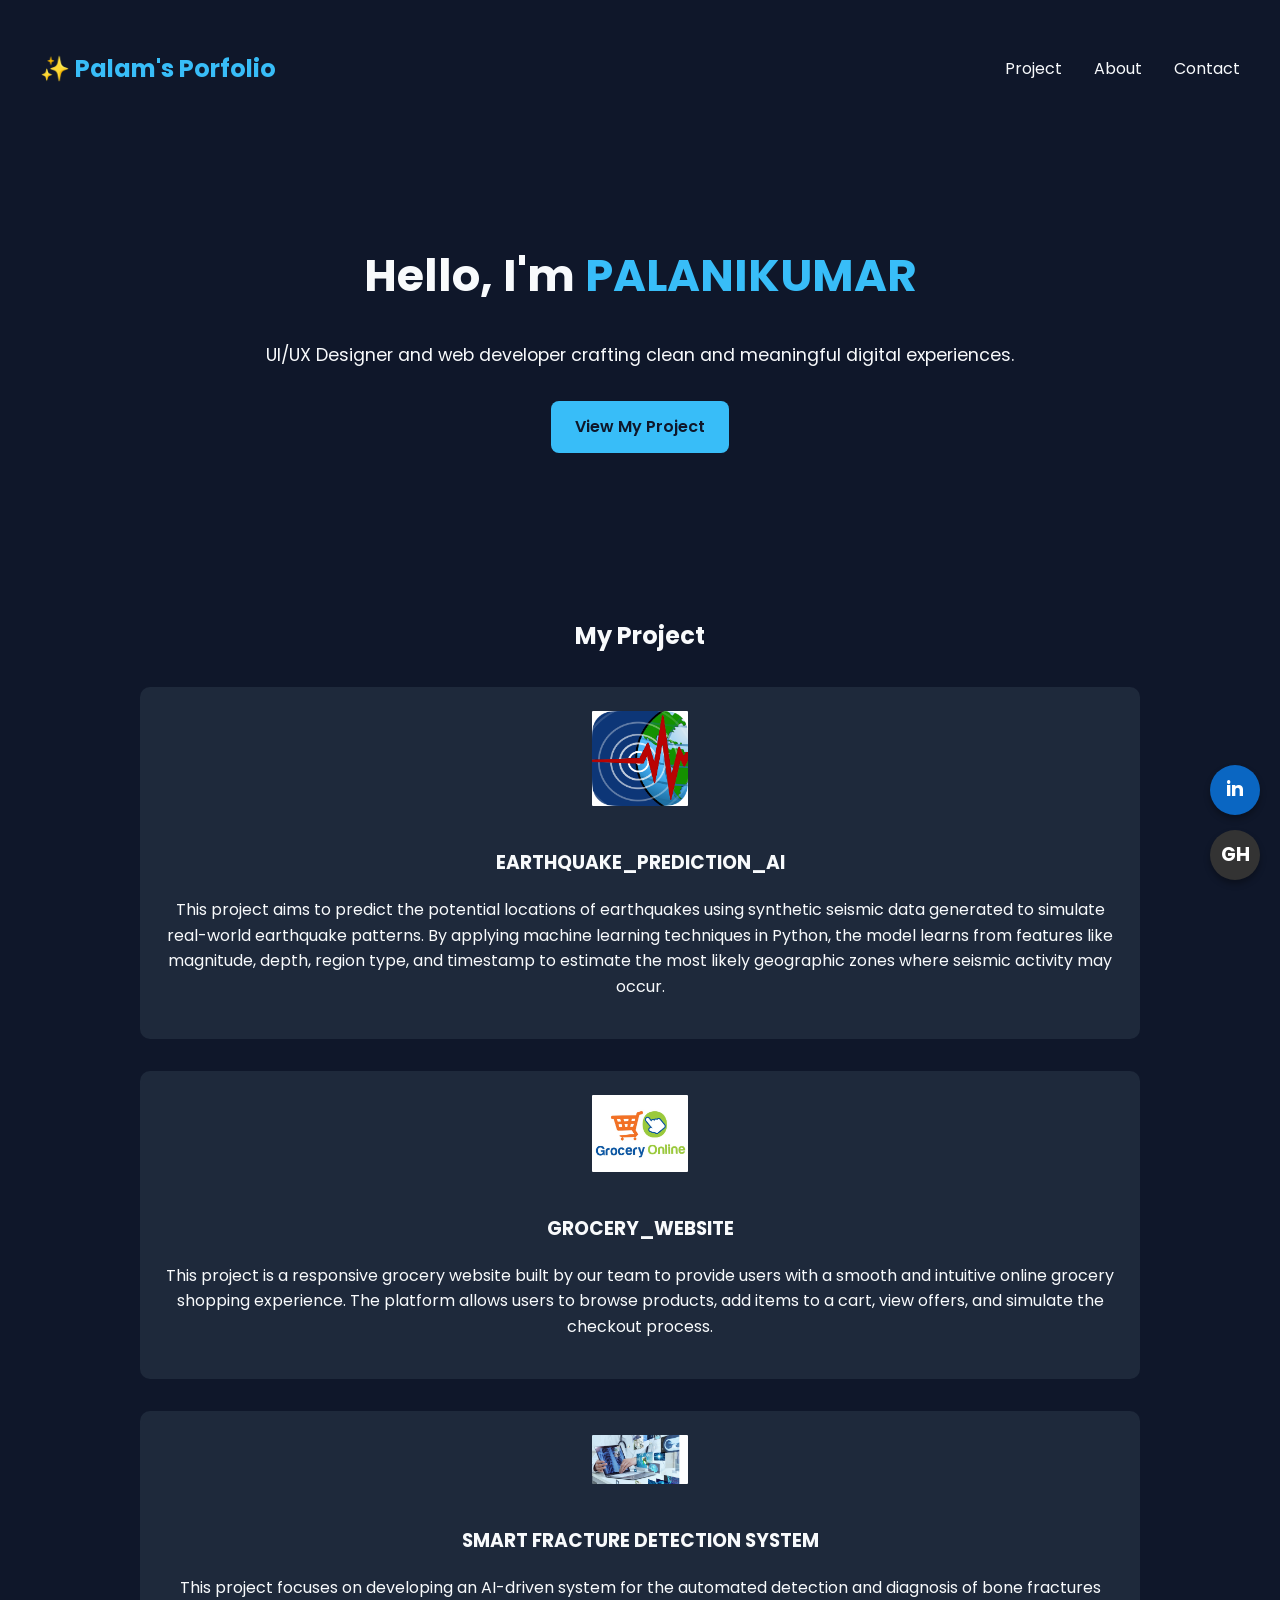
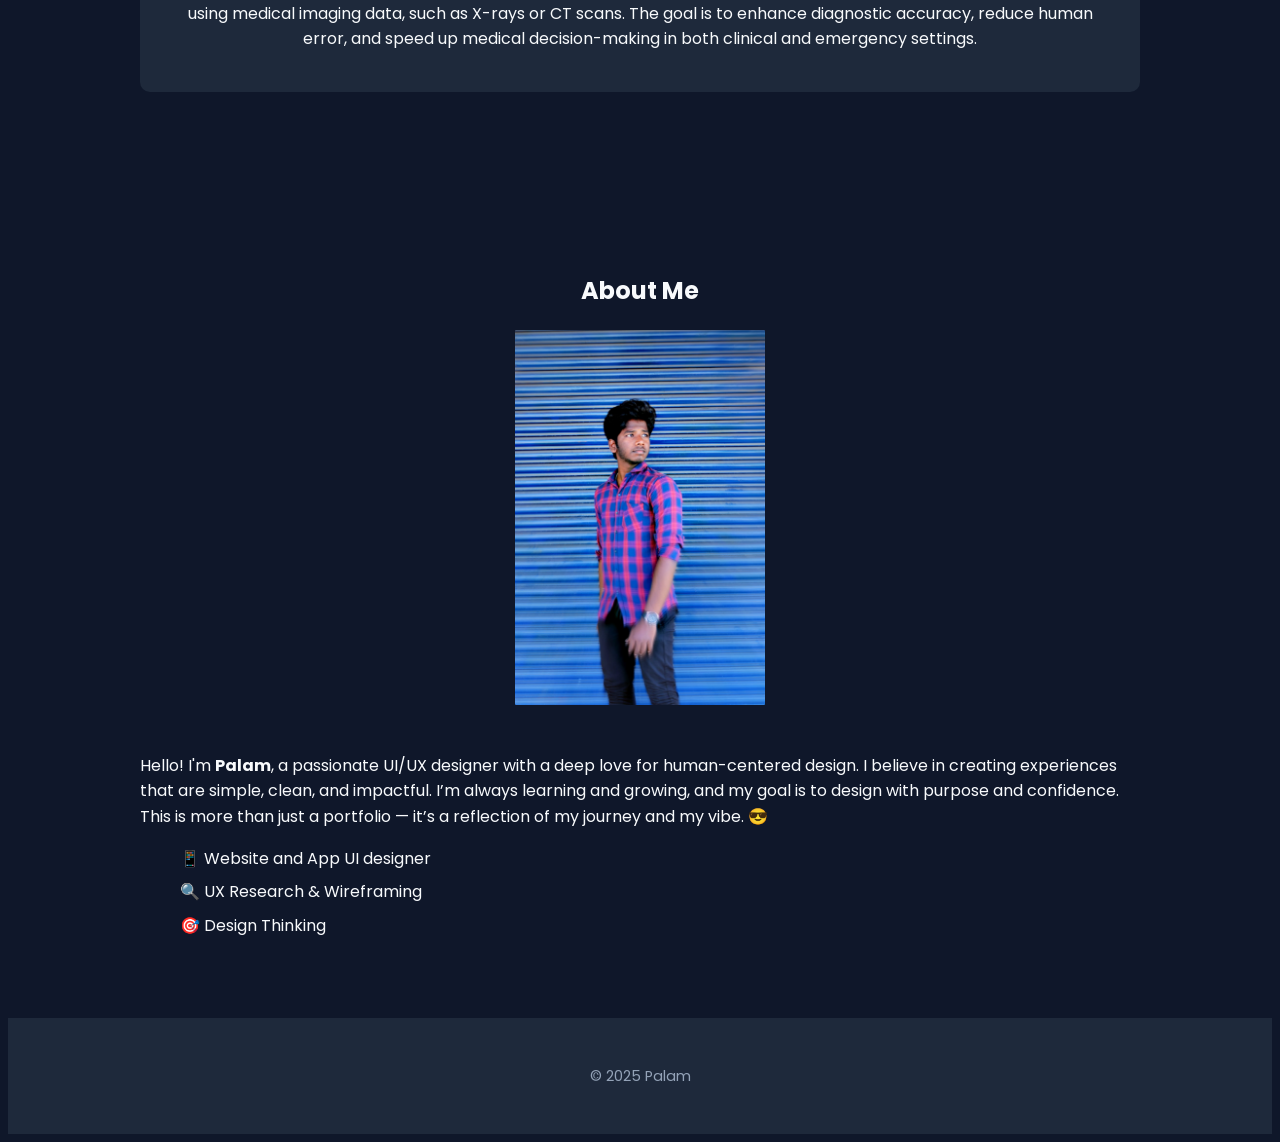
==== index.html @ 5e2e7d6d "Update index.html" ====
<!DOCTYPE html>
<html lang="en">
<head>
  <meta charset="UTF-8" />
  <meta name="viewport" content="width=device-width, initial-scale=1.0" />
  <title>Palam | UI/UX Designer</title>
  <link rel="stylesheet" href="style.css" />
  <link href="https://fonts.googleapis.com/css2?family=Poppins:wght@300;500;700&display=swap" rel="stylesheet">
</head>
<body>
<header>
    <nav>
     <div class="logo"> ✨ Palam's Porfolio</div>
      <ul>
        <li><a href="#Project">Project</a></li>
        <li><a href="#about">About</a></li>
        <li><a href="#contact">Contact</a></li>
      </ul>
    </nav>
    <div class="hero">
      <h1>Hello, I'm <span>PALANIKUMAR</span></h1>
      <p>UI/UX Designer and web developer crafting clean and meaningful digital experiences.</p>
 <a href="#Project" class="btn">View My Project</a>
    </div>
  </header>

  <section id="Project">
    <h2>My Project</h2>
    <div class="projects">
     <div class="project-card">
      <img src="assets/earth.png" alt="Project 1">
        <h3>EARTHQUAKE_PREDICTION_AI</h3>
        <p>This project aims to predict the potential locations of earthquakes using synthetic seismic data generated to simulate real-world earthquake patterns. By applying machine learning techniques in Python, the model learns from features like magnitude, depth, region type, and timestamp to estimate the most likely geographic zones where seismic activity may occur.</p>
      </div>
      <div class="project-card">
       <img src="assets/grocery.jpg" alt="Project 2">
        <h3>GROCERY_WEBSITE</h3>
        <p>This project is a responsive grocery website built by our team to provide users with a smooth and intuitive online grocery shopping experience. The platform allows users to browse products, add items to a cart, view offers, and simulate the checkout process.</p>
      </div>
      <div class="project-card">
        <img src="assets/GettyImages-1209787486.jpg" alt="Project 3">
        <h3>SMART FRACTURE DETECTION SYSTEM</h3>
        <p>This project focuses on developing an AI-driven system for the automated detection and diagnosis of bone fractures using medical imaging data, such as X-rays or CT scans. The goal is to enhance diagnostic accuracy, reduce human error, and speed up medical decision-making in both clinical and emergency settings.</p>
      </div>
    </div>
  </section>

  <section id="about">
    <h2>About Me</h2>
    <div class="about-content">
    <img src="assets/mine.jpeg" alt="Palam's Profile Photo">
      <div>
        <p>Hello! I'm <strong>Palam</strong>, a passionate UI/UX designer with a deep love for human-centered design. I believe in creating experiences that are simple, clean, and impactful. I’m always learning and growing, and my goal is to design with purpose and confidence. This is more than just a portfolio — it’s a reflection of my journey and my vibe. 😎</p>
        <ul>
         
          <li>📱 Website and App UI designer</li>
          <li>🔍 UX Research & Wireframing</li>
          <li>🎯 Design Thinking</li>
        </ul>
      </div>
    </div>
  </section>
  <!-- 🌐 Floating Buttons -->
  <div class="floating-buttons">
    <a href="https://www.linkedin.com/in/palani-kumar-m-31a9a8324?utm_source=share&utm_campaign=share_via&utm_content=profile&utm_medium=android_app" target="_blank" class="float-btn linkedin">in</a>
    <a href="https://github.com/vickypalani57" target="_blank" class="float-btn github">GH</a>
  </div>

  <footer>
    <p>© 2025 Palam</p>
  </footer>

  <script src="script.js"></script>
</body>
</html>
---- style.css ----
.about-content{
    margin: 0;
    padding: 0;
    box-sizing: border-box;
  }
  
  body {
    font-family: 'Poppins', sans-serif;
    background-color: #0f172a;
    color: #f8fafc;
    line-height: 1.6;
    scroll-behavior: smooth;
  }
  
  nav {
    display: flex;
    justify-content: space-between;
    align-items: center;
    padding: 2rem;
  }
  
  .logo {
    font-size: 1.5rem;
    color: #38bdf8;
    font-weight: 700;
  }
  
  nav ul {
    display: flex;
    list-style: none;
    gap: 2rem;
  }
  
  nav a {
    color: #f8fafc;
    text-decoration: none;
    transition: 0.3s;
  }
  
  nav a:hover {
    color: #38bdf8;
  }
  
  .hero {
    text-align: center;
    padding: 5rem 2rem;
  }
  
  .hero h1 {
    font-size: 2.8rem;
  }
  
  .hero span {
    color: #38bdf8;
  }
  
  .hero p {
    margin: 1rem 0;
   font-size: 1.1rem;
  }
  
  .btn {
    background-color: #38bdf8;
    color: #0f172a;
    padding: 0.8rem 1.5rem;
    border-radius: 8px;
    font-weight: 600;
    text-decoration: none;
    display: inline-block;
    margin-top: 1rem;
    transition: background-color 0.3s;
  }
  
  .btn:hover {
    background-color: #0ea5e9;
  }
  
  section {
    padding: 4rem 2rem;
    max-width: 1000px;
    margin: auto;
    text-align: center;
  }
  
  .project-card {
    background-color: #1e293b;
    padding: 1.5rem;
    border-radius: 10px;
    margin: 2rem 0;
  }
  
  .project-card img {
    width: 10%;
    border-radius: 1px;
    margin-bottom: 1rem;
  }
  
  .about-content {
    display: flex;
    flex-wrap: wrap;
    justify-content: center;
    gap: 2rem;
    align-items: center;
    text-align: left;
  }
  
  .about-content img {
    width: 250px;
    border-radius: 1px;
  }
  
  .about-content ul {
    list-style: none;
    margin-top: 1rem;
  }
  
  .about-content li {
    margin-bottom: 0.5rem;
  }
  
  /* Footer */
  footer {
    text-align: center;
    padding: 2rem;
    background-color: #1e293b;
    font-size: 0.9rem;
    color: #94a3b8;
  }
  
  /* 🌐 Floating Buttons */
  .floating-buttons {
    position: fixed;
    bottom: 20px;
    right: 20px;
    display: flex;
    flex-direction: column;
    gap: 15px;
    z-index: 1000;
  }
  
  .float-btn {
    width: 50px;
    height: 50px;
    background-color: #1e293b;
    color: white;
   font-weight: bold;
    border-radius: 50%;
    display: flex;
    align-items: center;
    justify-content: center;
    text-decoration: none;
    font-size: 1.2rem;
    box-shadow: 0 4px 6px rgba(0,0,0,0.3);
    transition: all 0.3s;
  }
  
  .float-btn:hover {
    background-color: #38bdf8;
    color: #0f172a;
  }
  
  .linkedin {
    background-color: #0a66c2;
  }
  
  .github {
    background-color: #333;
  }
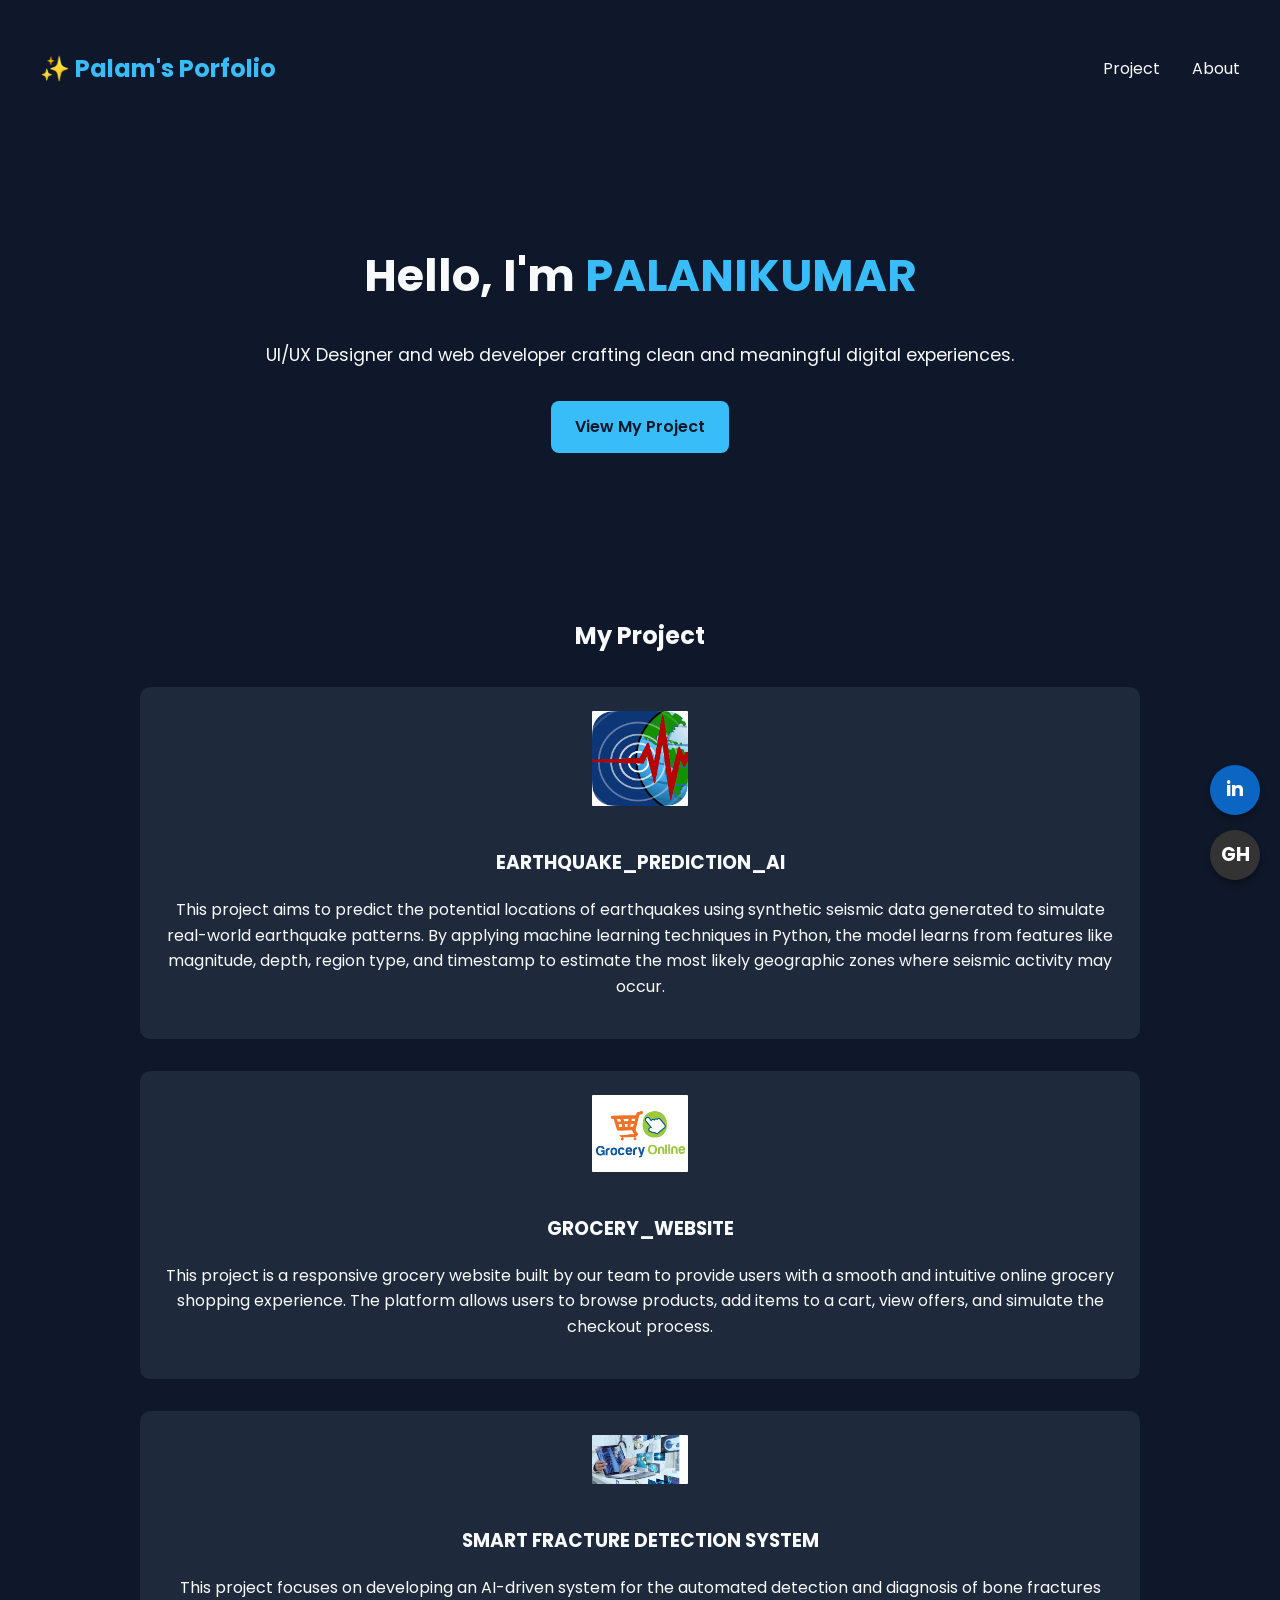
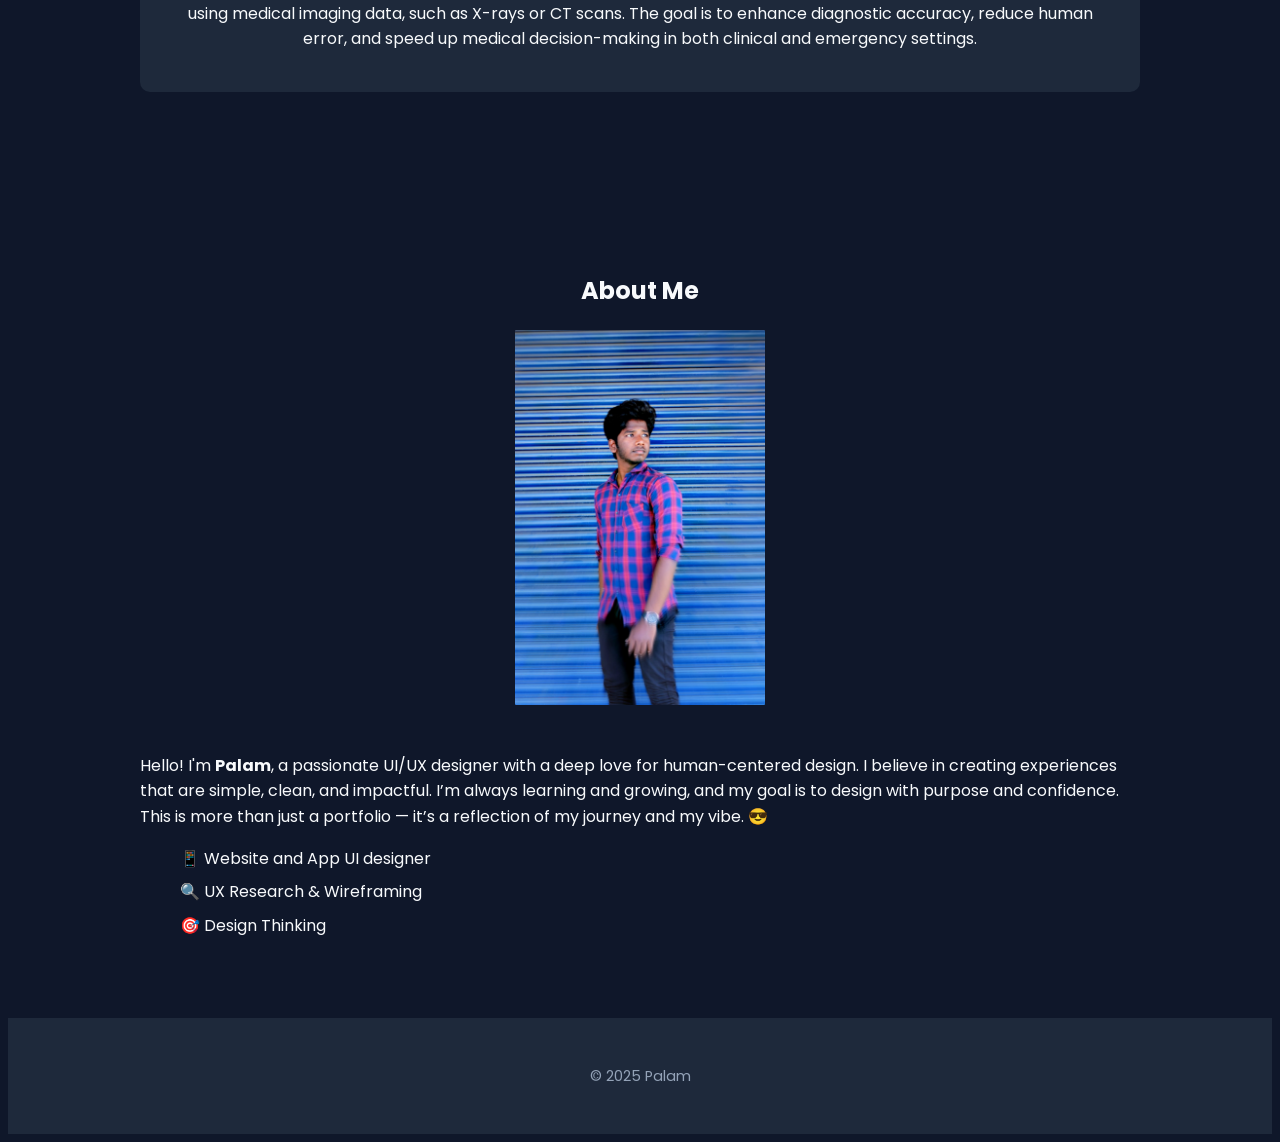
==== commit f3984180: "Update index.html" ====
--- a/index.html
+++ b/index.html
@@ -14,7 +14,6 @@
       <ul>
         <li><a href="#Project">Project</a></li>
         <li><a href="#about">About</a></li>
-        <li><a href="#contact">Contact</a></li>
       </ul>
     </nav>
     <div class="hero">
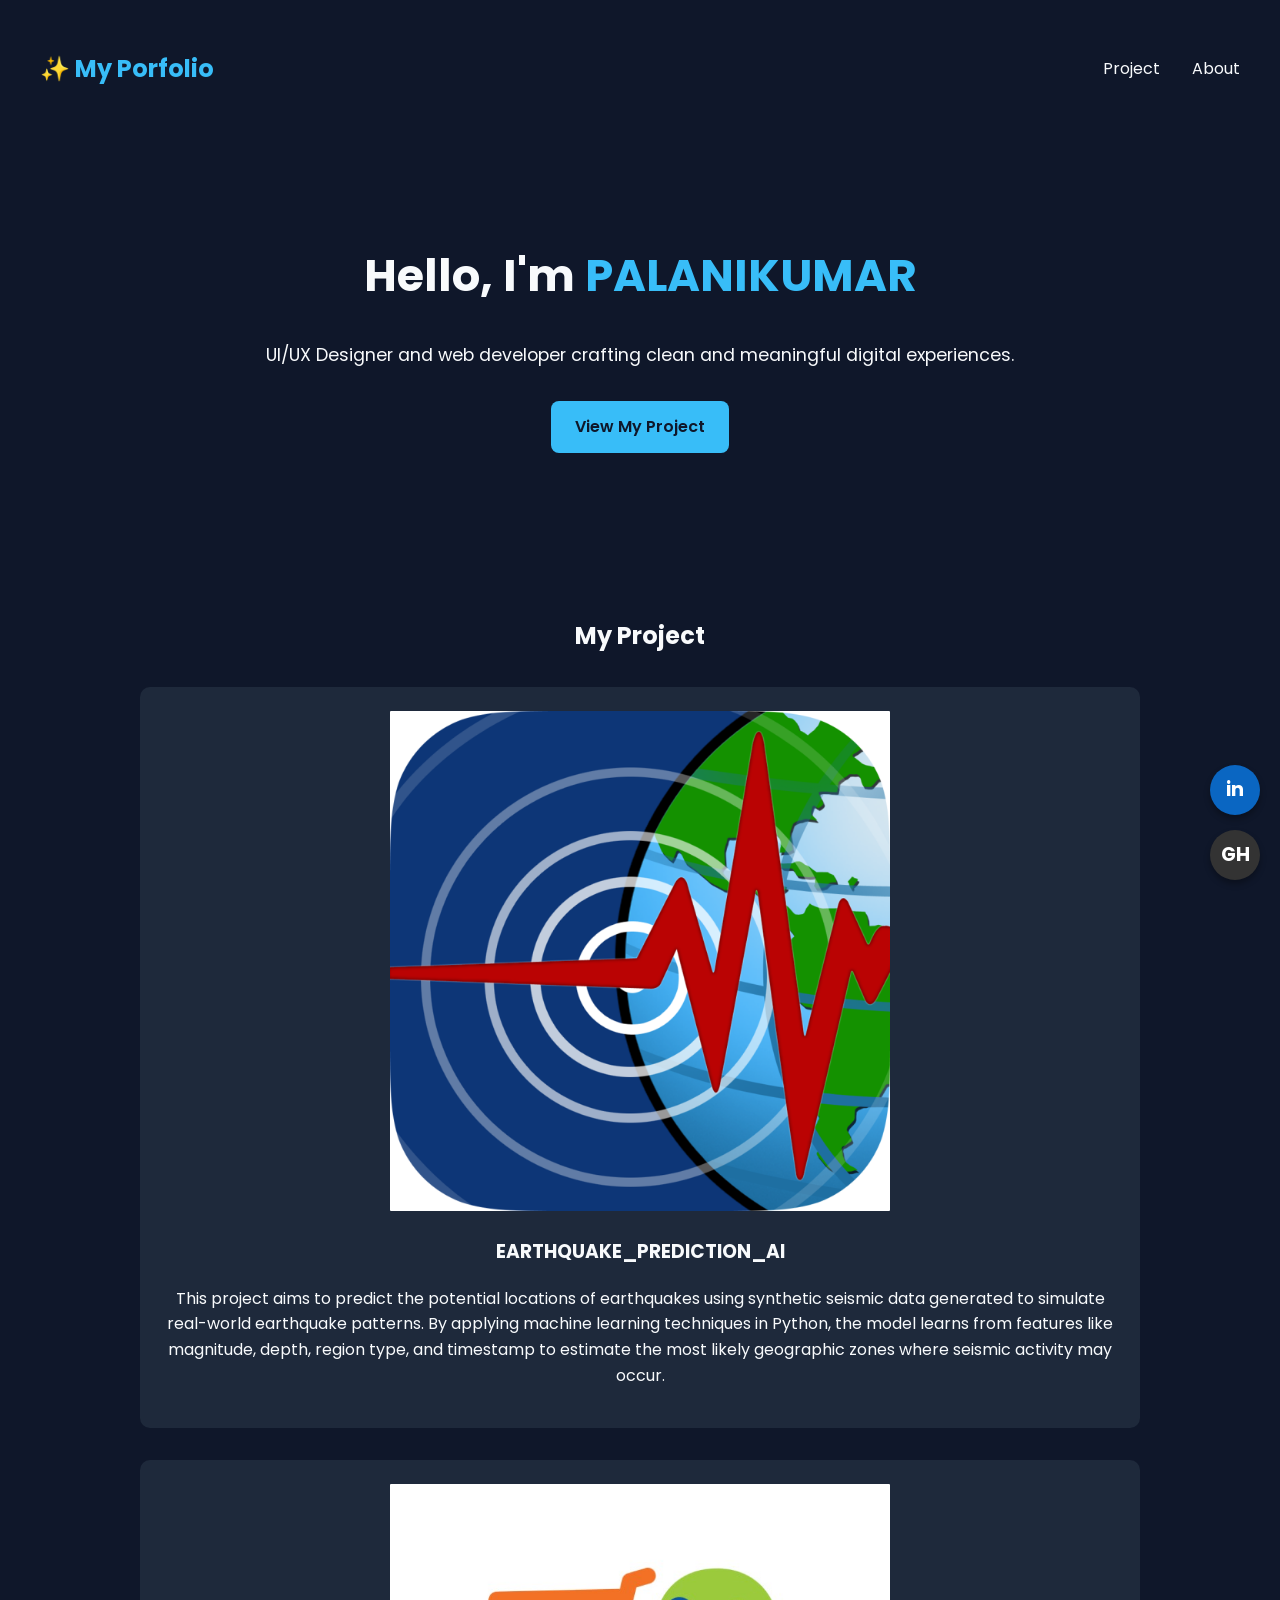
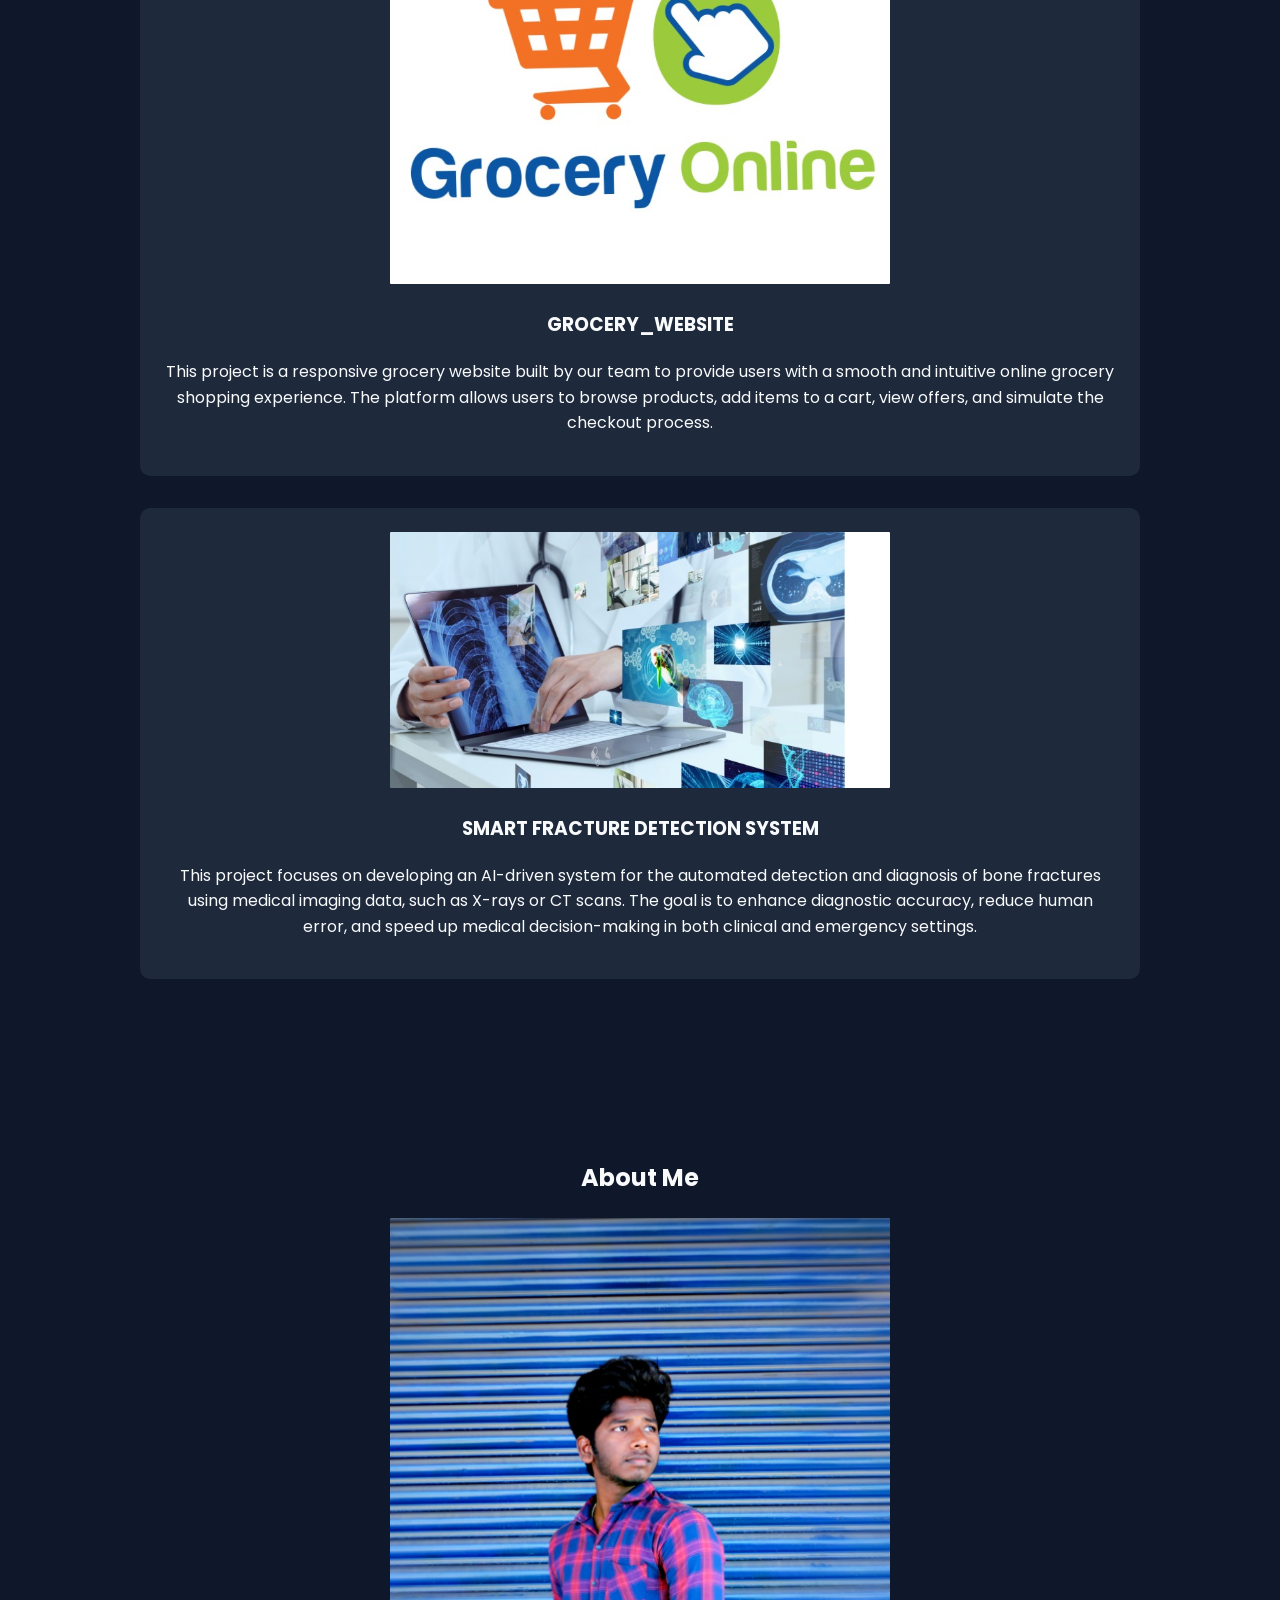
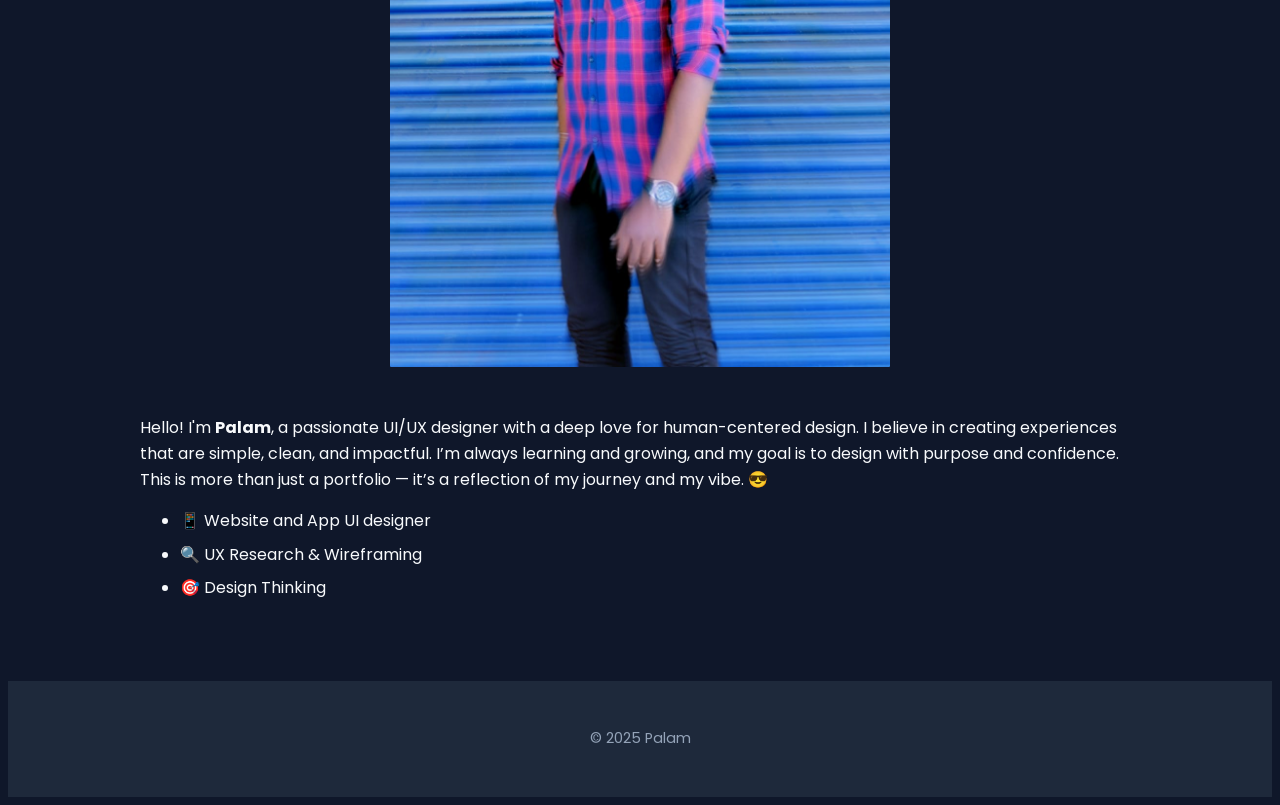
==== commit 457eb06f: "Update index.html" ====
--- a/index.html
+++ b/index.html
@@ -10,7 +10,7 @@
 <body>
 <header>
     <nav>
-     <div class="logo"> ✨ Palam's Porfolio</div>
+     <div class="logo"> ✨ My Porfolio</div>
       <ul>
         <li><a href="#Project">Project</a></li>
         <li><a href="#about">About</a></li>
--- a/style.css
+++ b/style.css
@@ -1,9 +1,11 @@
 .about-content{
-    margin: 0;
-    padding: 0;
-    box-sizing: border-box;
-  }
-  
+  display: flex;
+  flex-wrap: wrap;
+  justify-content: center;
+  gap: 2rem;
+  align-items: center;
+  text-align: left;
+}
   body {
     font-family: 'Poppins', sans-serif;
     background-color: #0f172a;
@@ -90,10 +92,9 @@
   }
   
   .project-card img {
-    width: 10%;
-    border-radius: 1px;
-    margin-bottom: 1rem;
-  }
+  width: 500px;
+  border-radius: 1px;
+}
   
   .about-content {
     display: flex;
@@ -105,10 +106,10 @@
   }
   
   .about-content img {
-    width: 250px;
-    border-radius: 1px;
-  }
-  
+  width: 500px;
+  border-radius: 1px;
+}
+}
   .about-content ul {
     list-style: none;
     margin-top: 1rem;
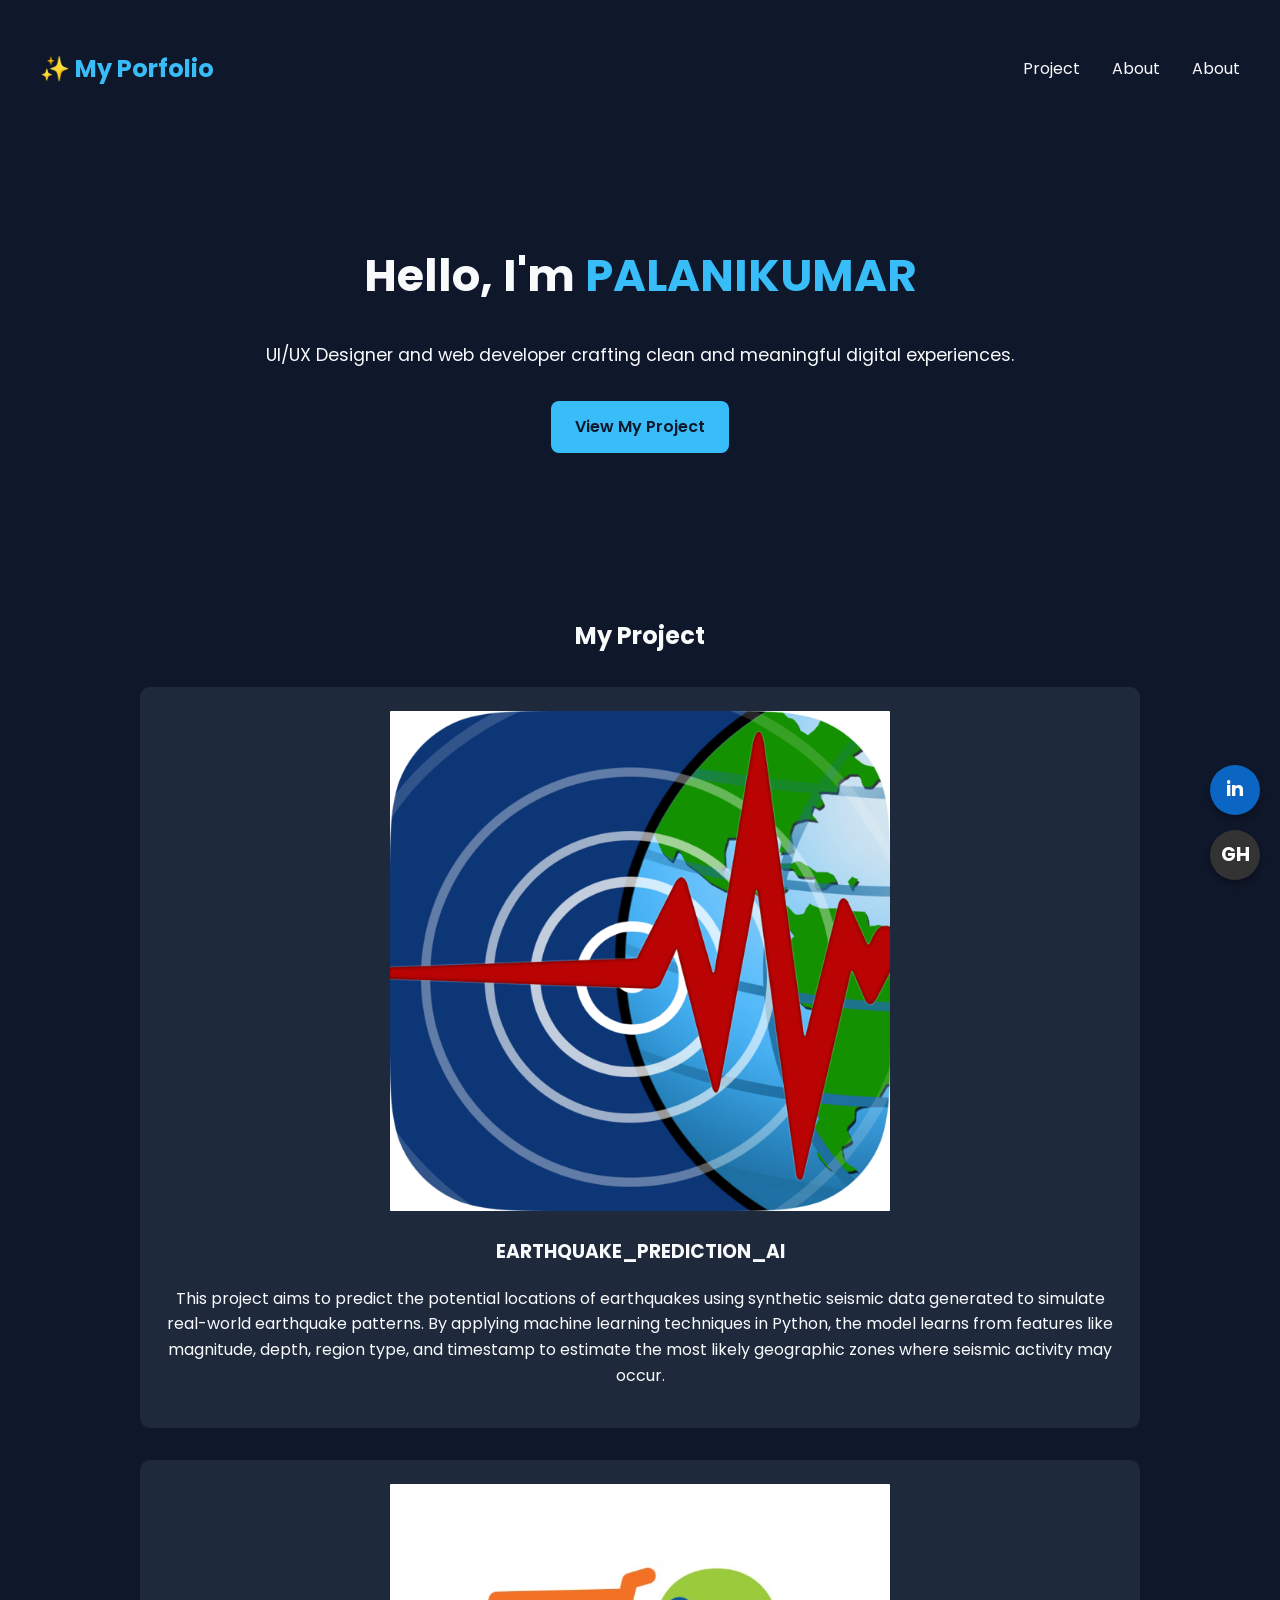
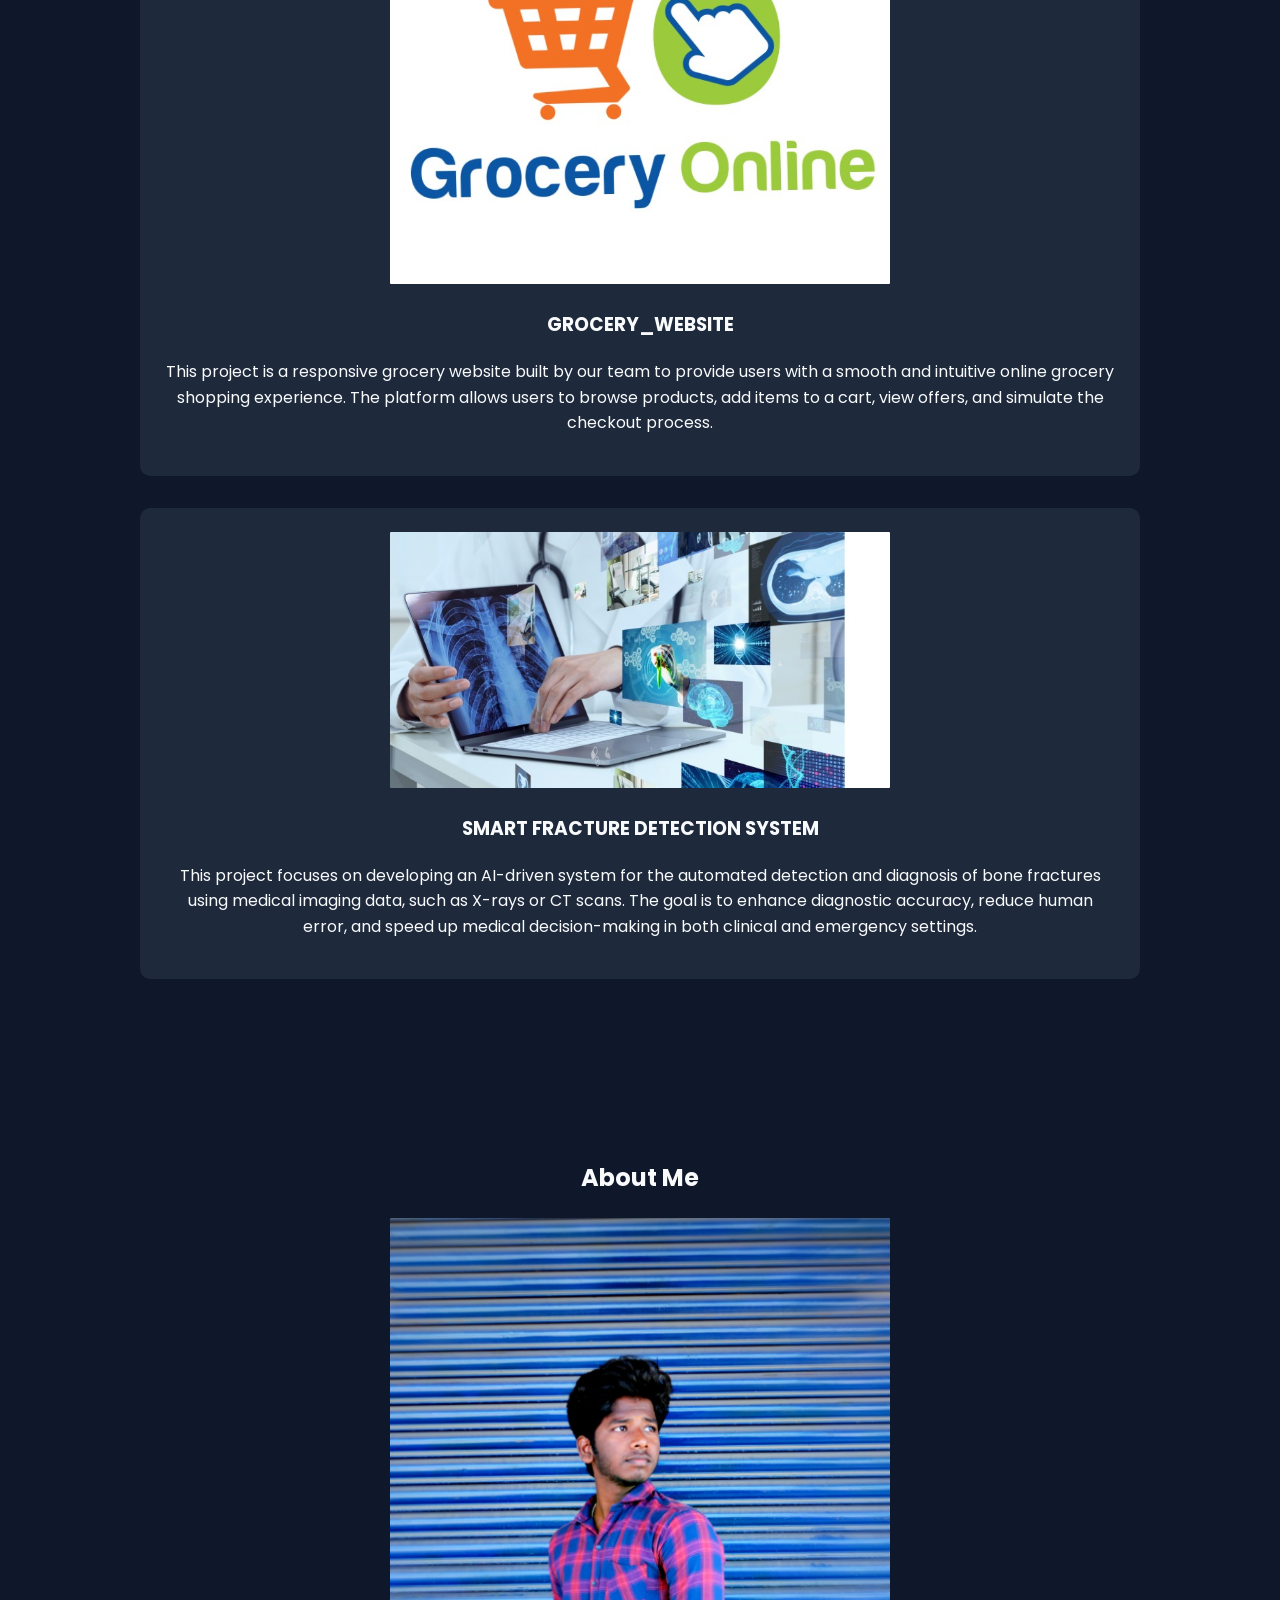
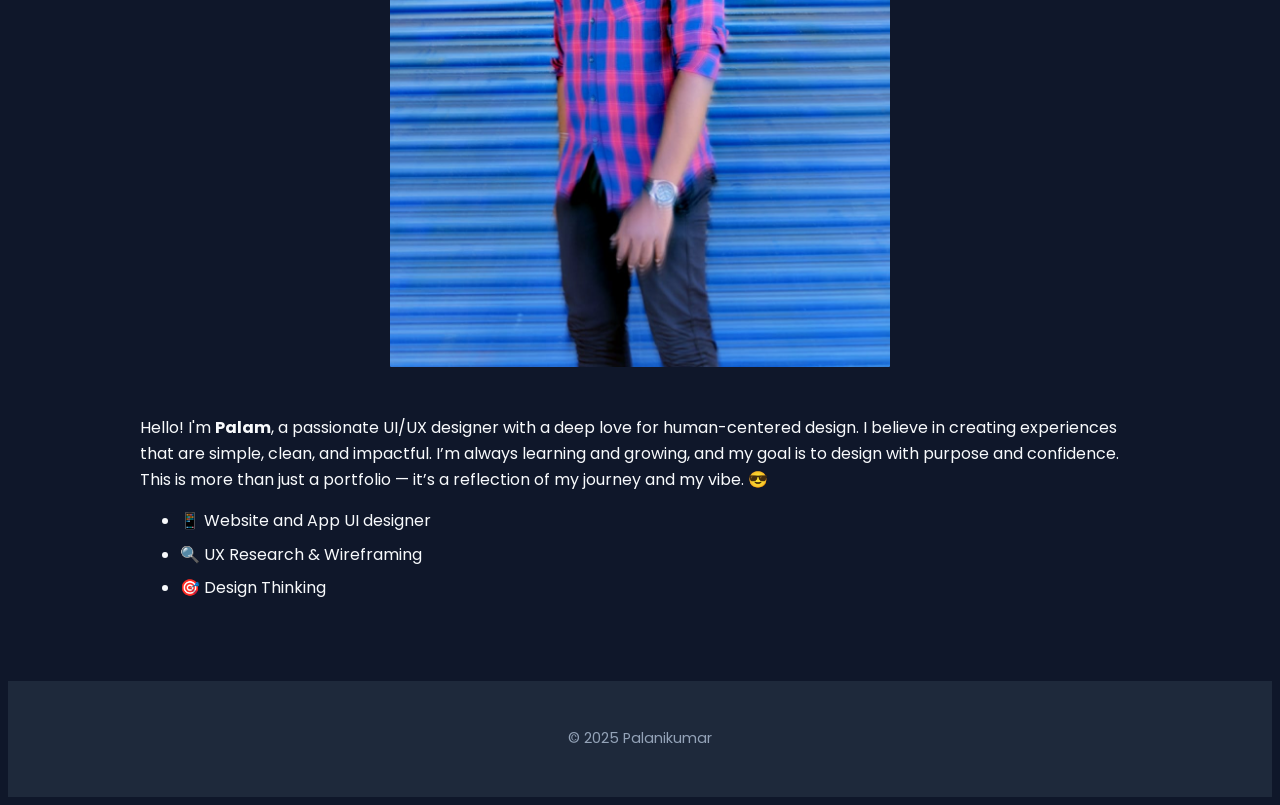
==== commit c46e6cc1: "Update index.html" ====
--- a/index.html
+++ b/index.html
@@ -14,6 +14,7 @@
       <ul>
         <li><a href="#Project">Project</a></li>
         <li><a href="#about">About</a></li>
+        <li><a href="#certificates">About</a></li>
       </ul>
     </nav>
     <div class="hero">
@@ -66,7 +67,7 @@
   </div>
 
   <footer>
-    <p>© 2025 Palam</p>
+    <p>© 2025 Palanikumar</p>
   </footer>
 
   <script src="script.js"></script>
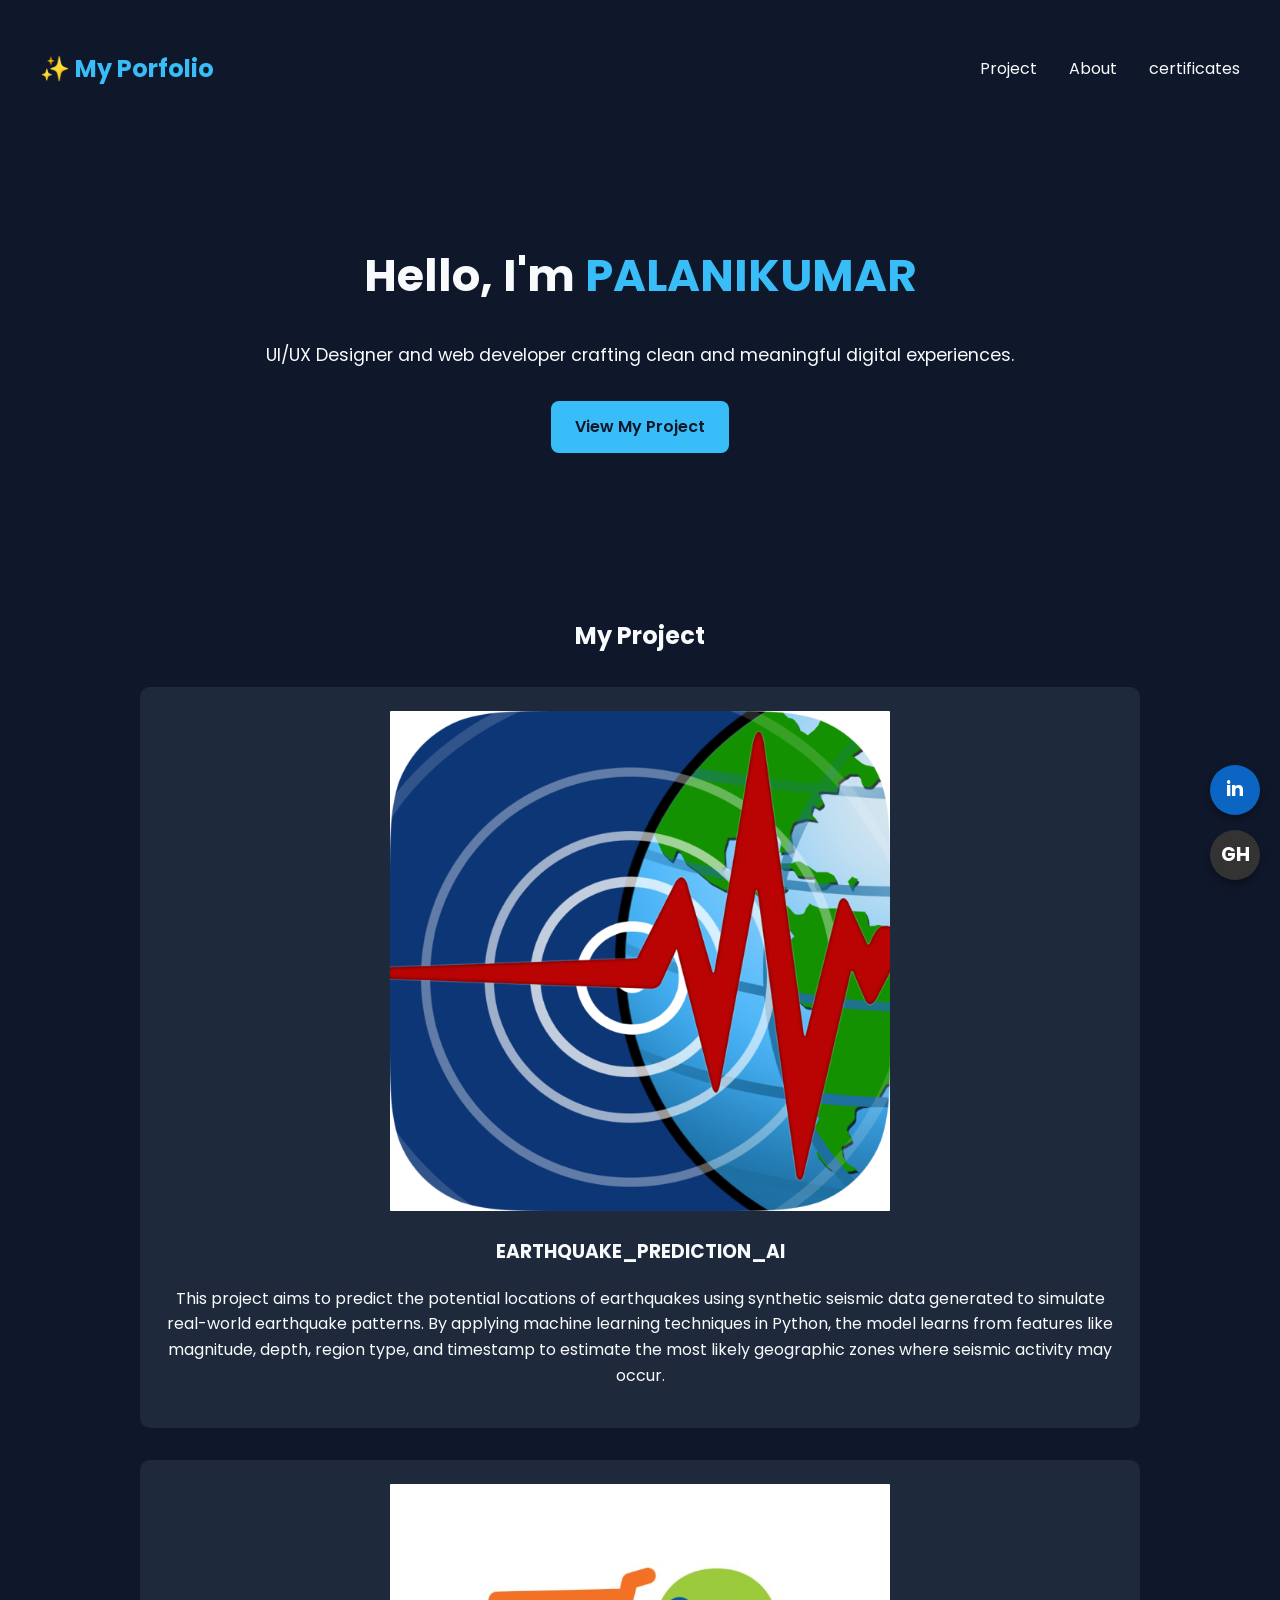
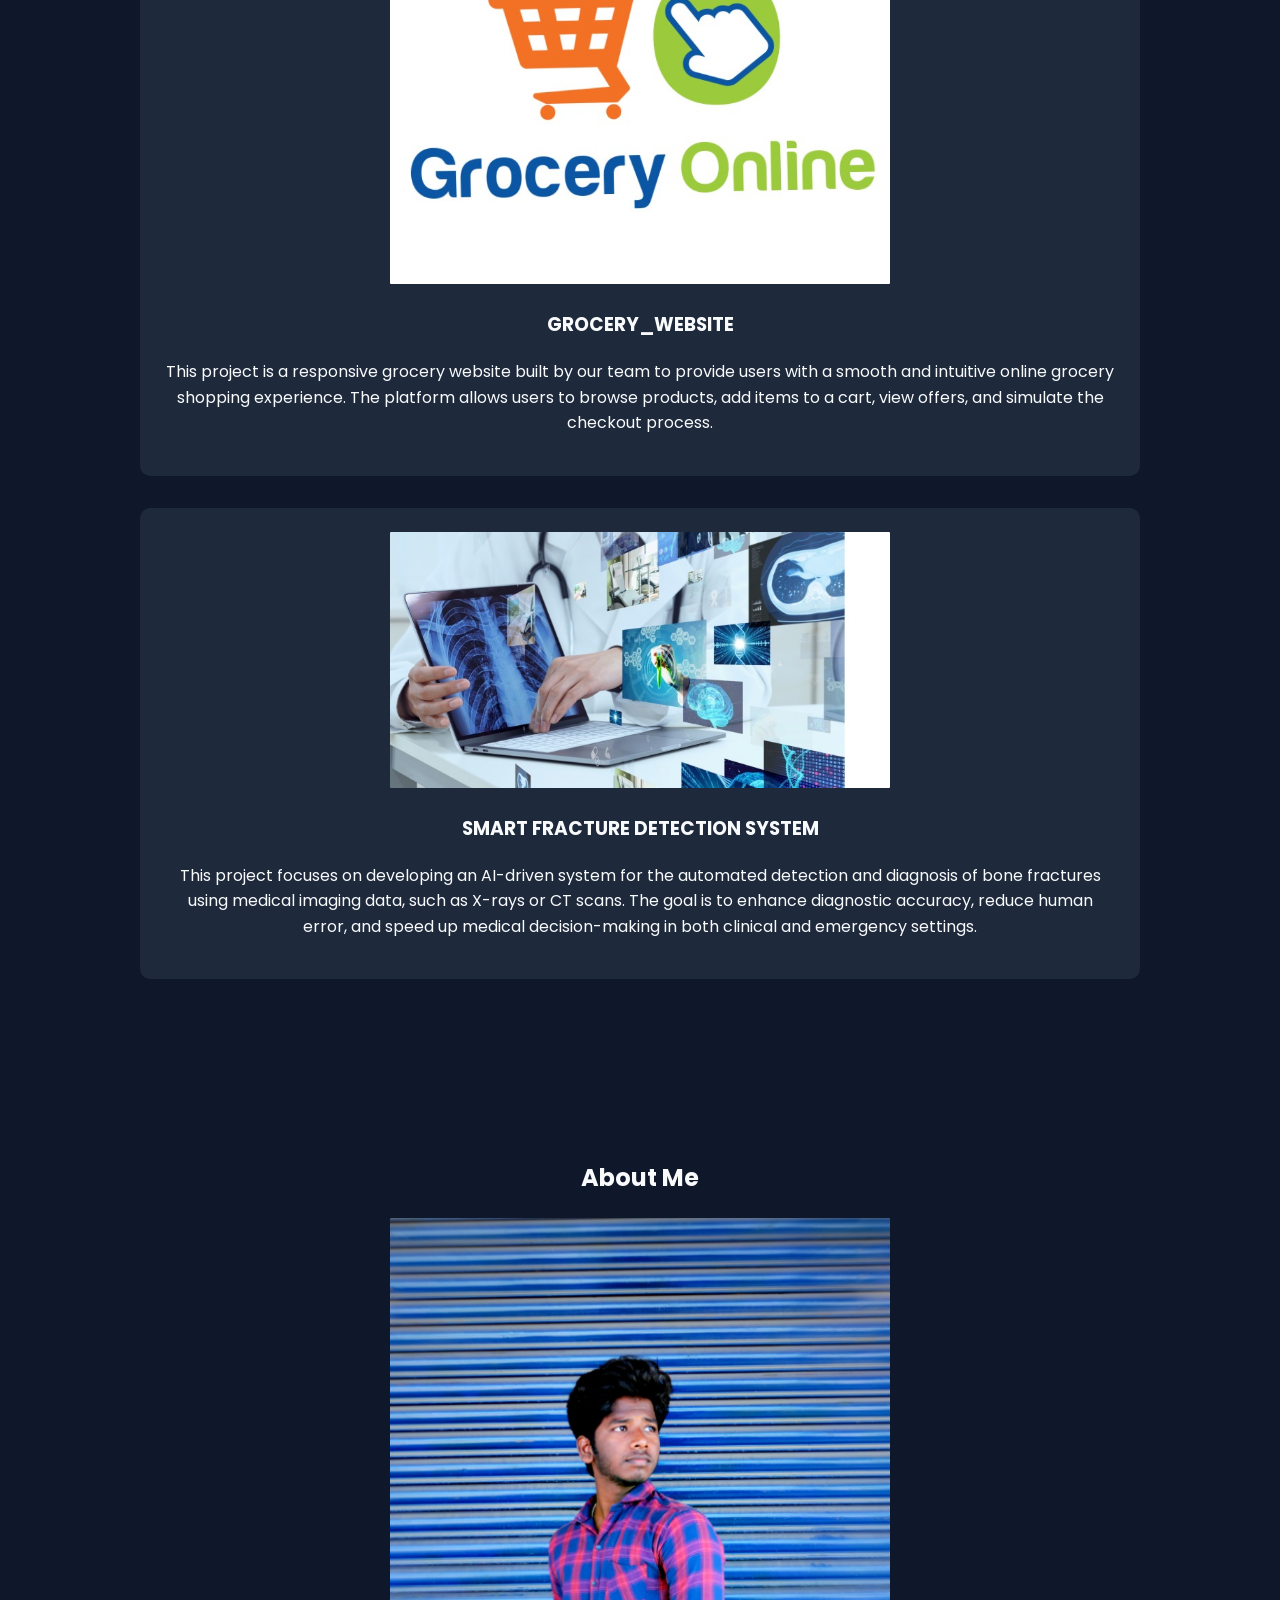
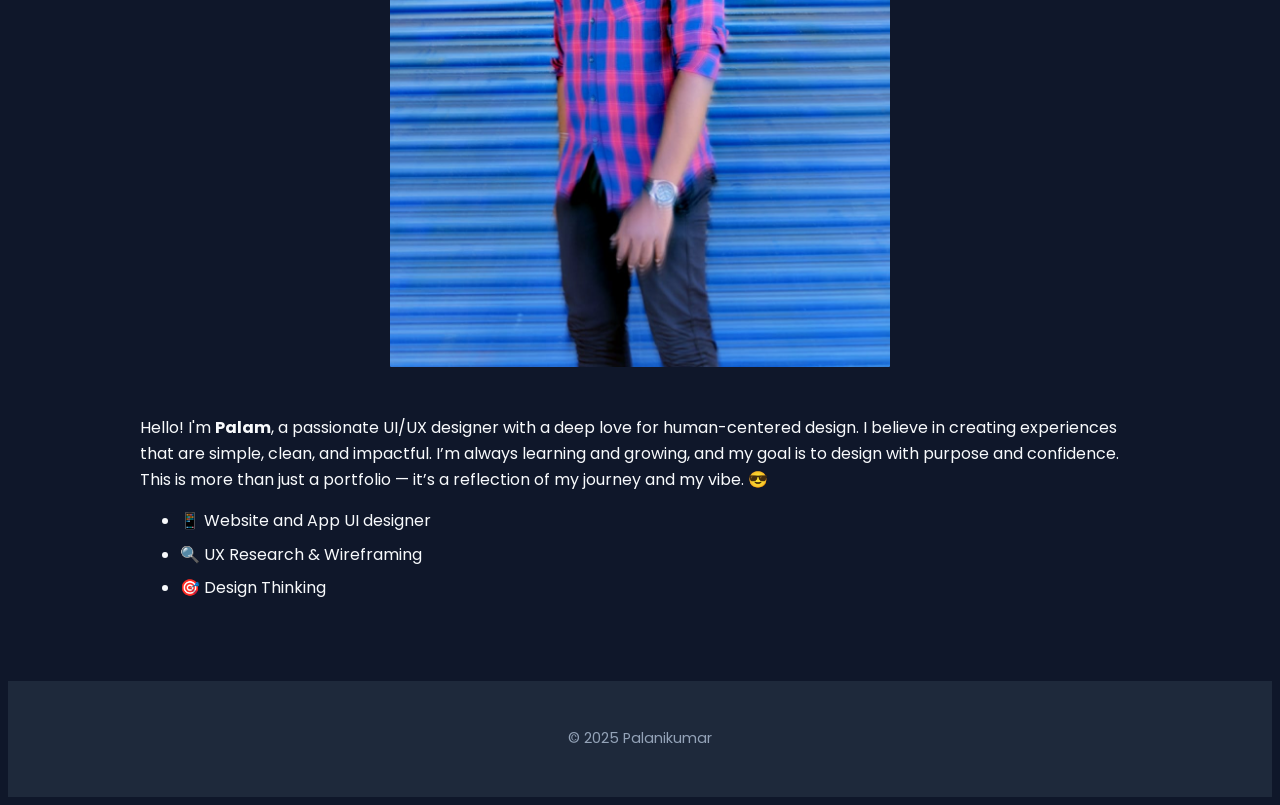
==== commit 8cce9ed2: "Update index.html" ====
--- a/index.html
+++ b/index.html
@@ -14,7 +14,7 @@
       <ul>
         <li><a href="#Project">Project</a></li>
         <li><a href="#about">About</a></li>
-        <li><a href="#certificates">About</a></li>
+        <li><a href="#certificates">certificates</a></li>
       </ul>
     </nav>
     <div class="hero">
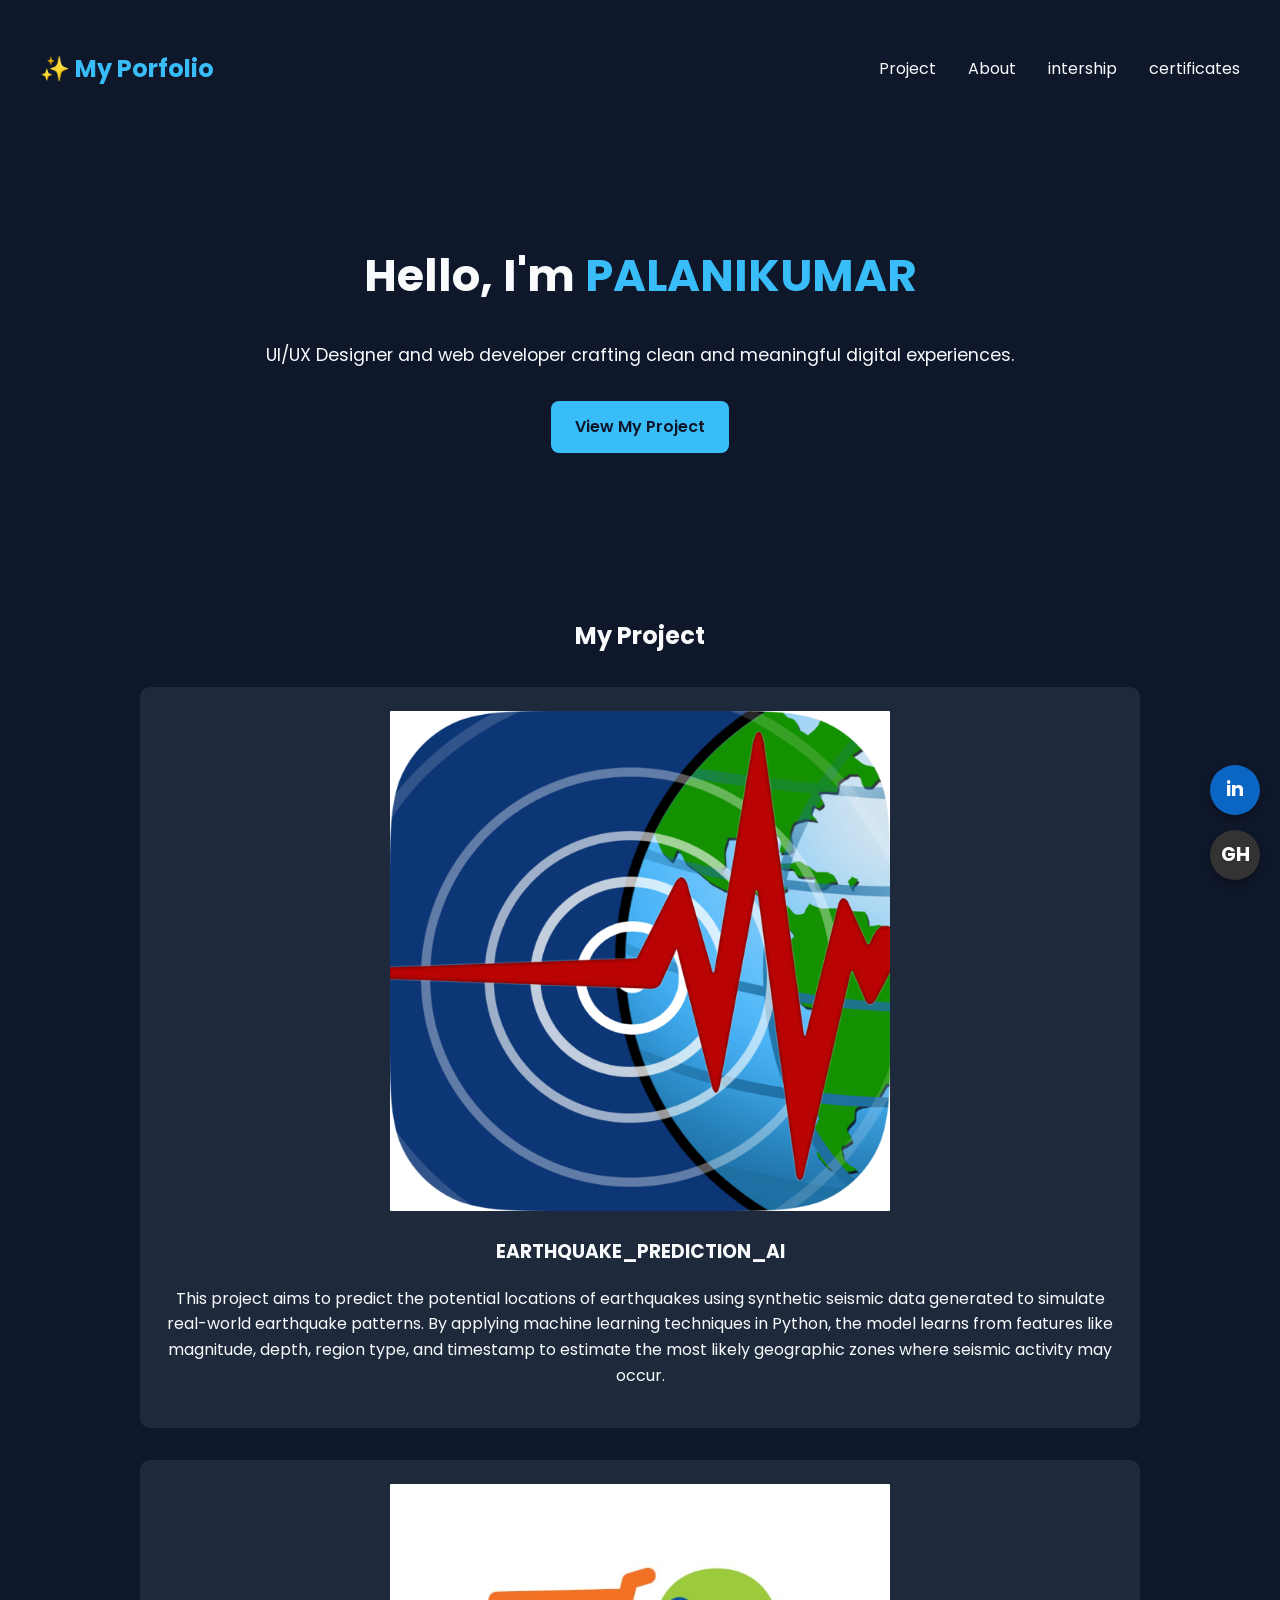
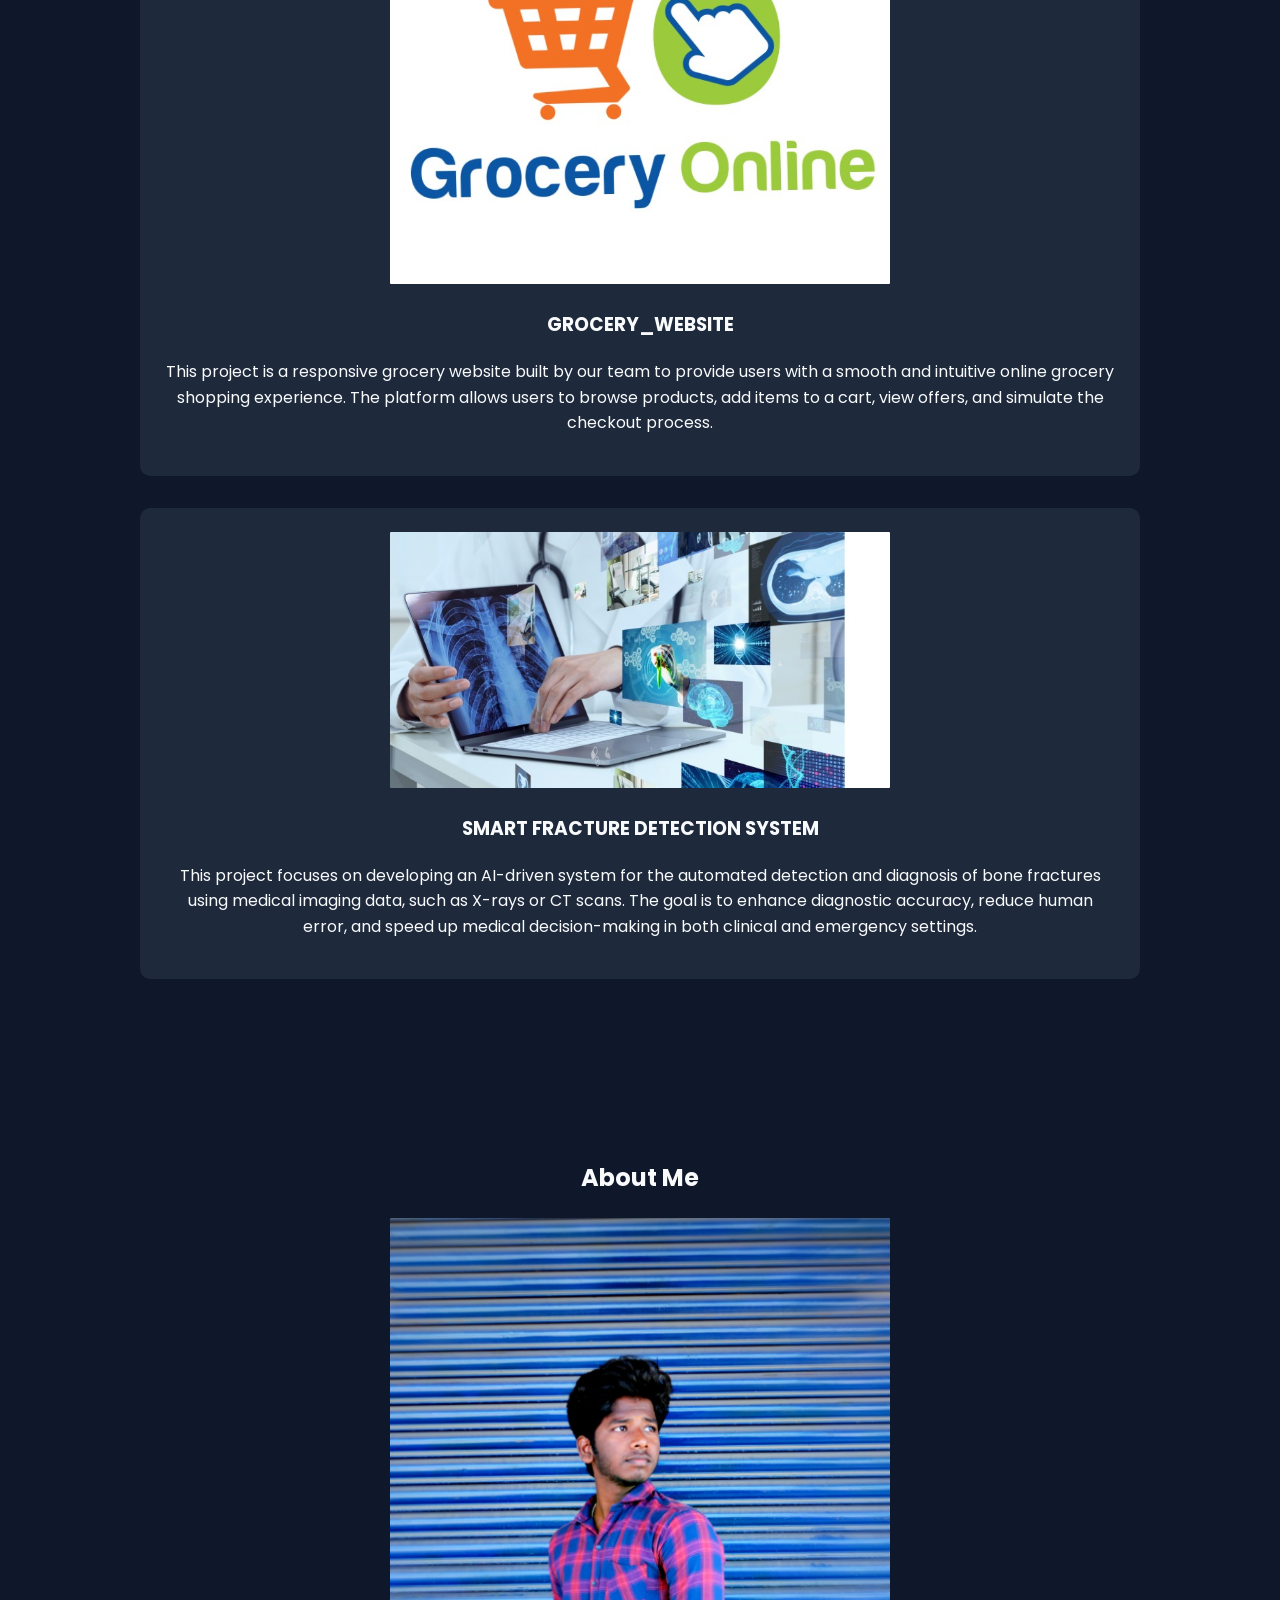
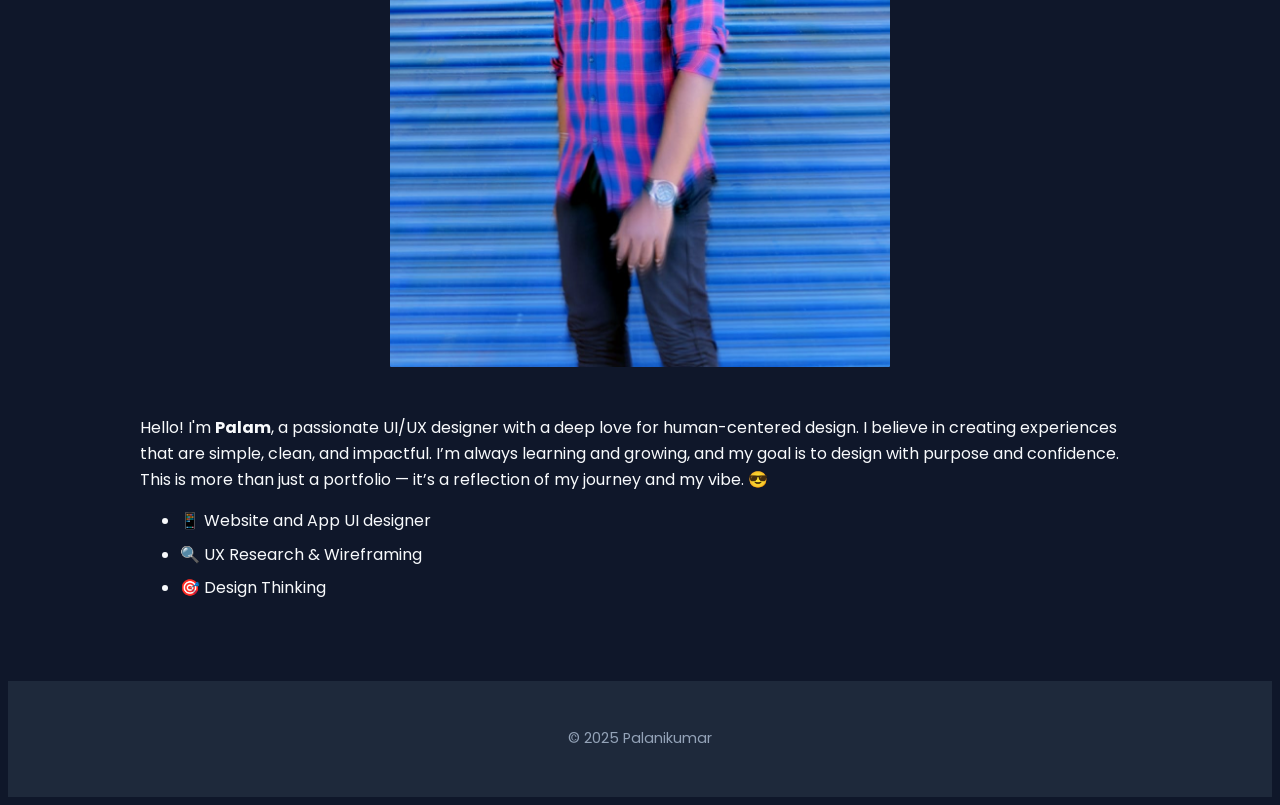
==== commit 0207197d: "Update index.html" ====
--- a/index.html
+++ b/index.html
@@ -14,7 +14,8 @@
       <ul>
         <li><a href="#Project">Project</a></li>
         <li><a href="#about">About</a></li>
-        <li><a href="#certificates">certificates</a></li>
+        <li><a href="#internship">intership</a></li>
+       <li><a href="#certificates">certificates</a></li>
       </ul>
     </nav>
     <div class="hero">
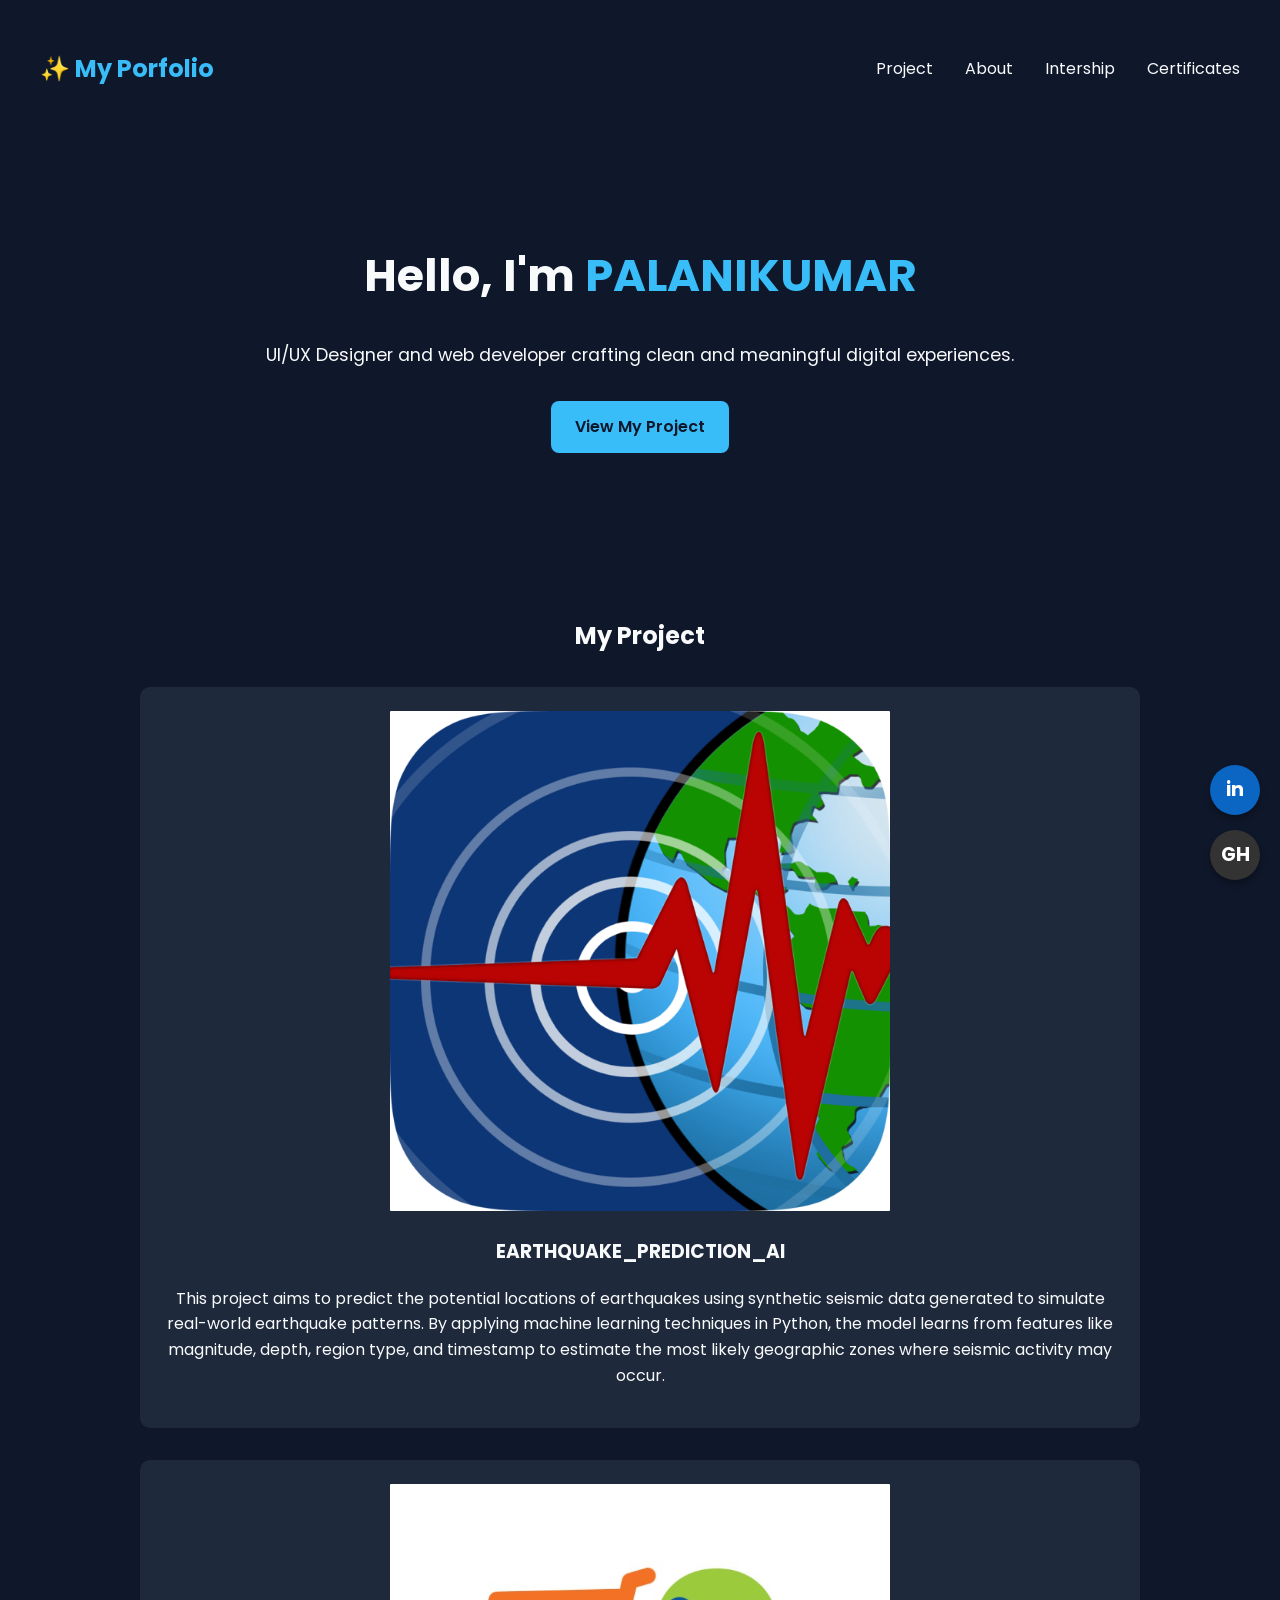
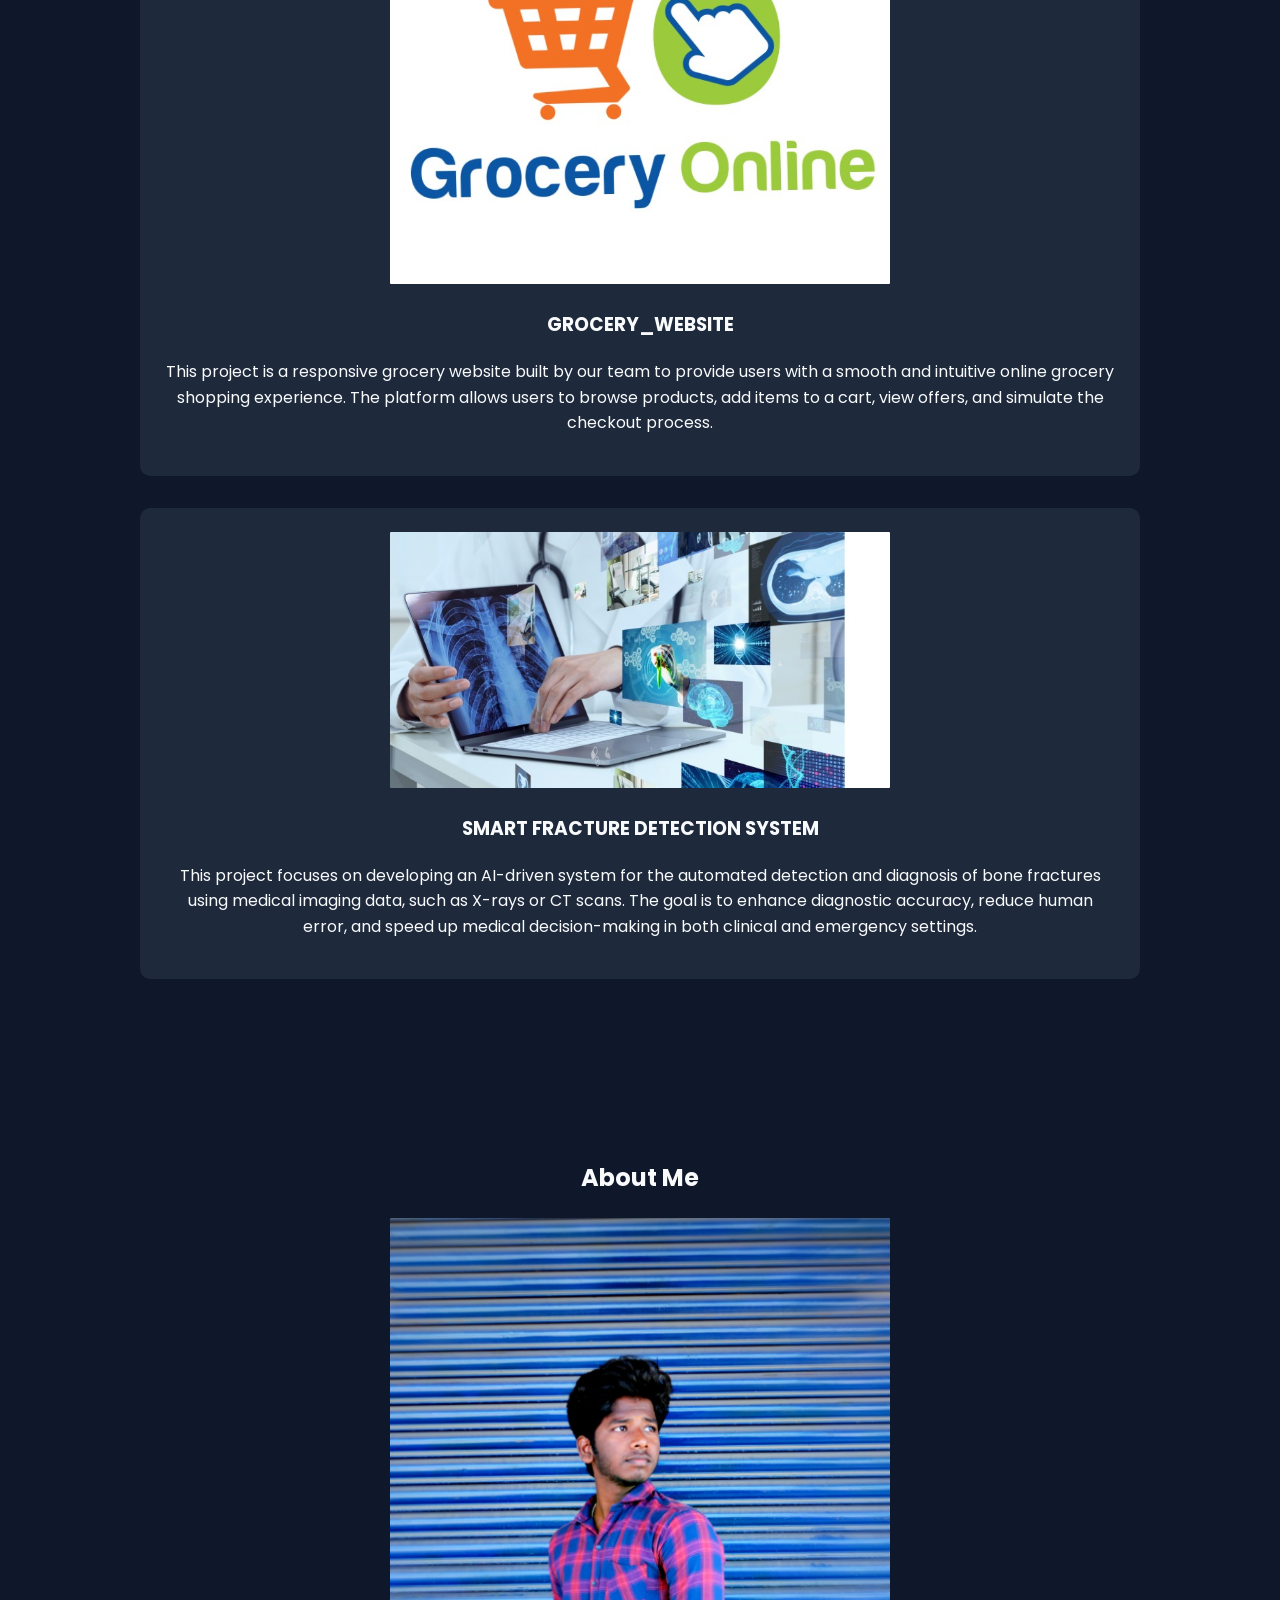
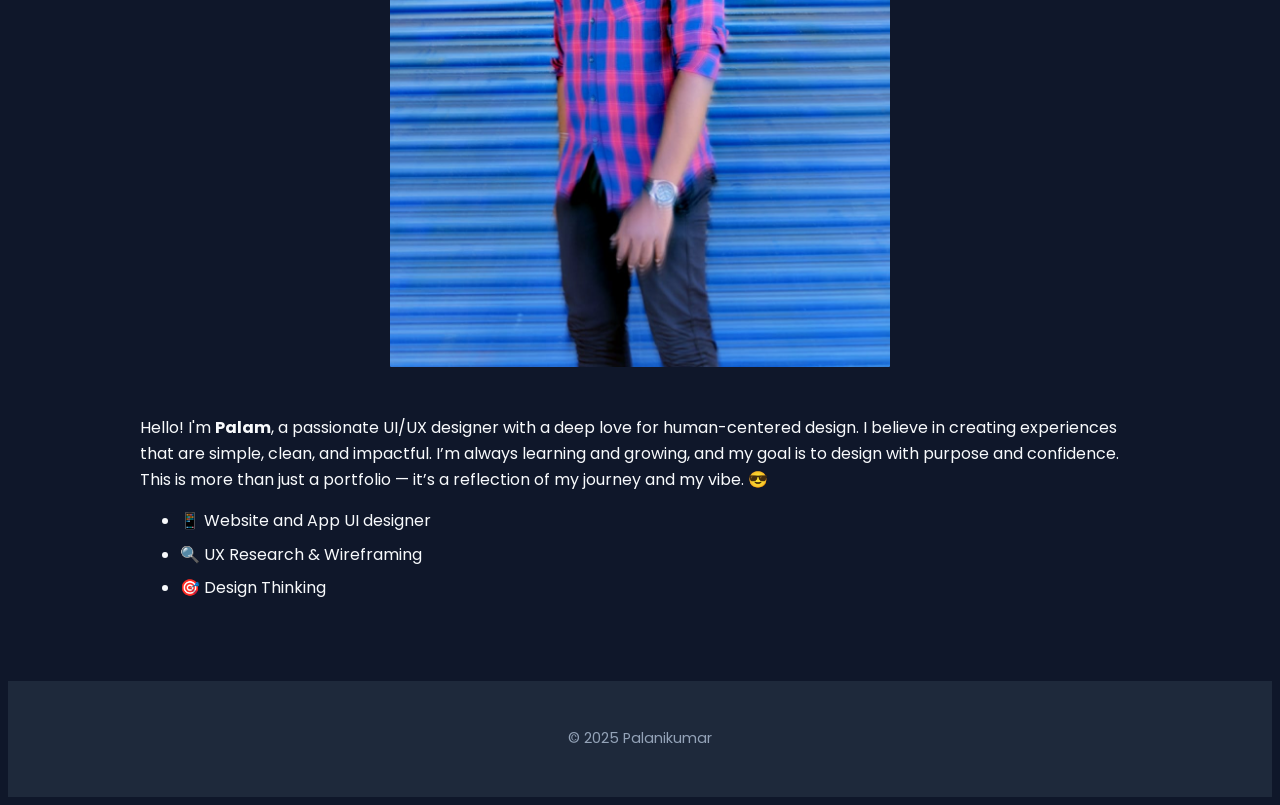
==== commit 2f3d5b56: "Update index.html" ====
--- a/index.html
+++ b/index.html
@@ -14,8 +14,8 @@
       <ul>
         <li><a href="#Project">Project</a></li>
         <li><a href="#about">About</a></li>
-        <li><a href="#internship">intership</a></li>
-       <li><a href="#certificates">certificates</a></li>
+        <li><a href="#internship">Intership</a></li>
+       <li><a href="#certificates">Certificates</a></li>
       </ul>
     </nav>
     <div class="hero">
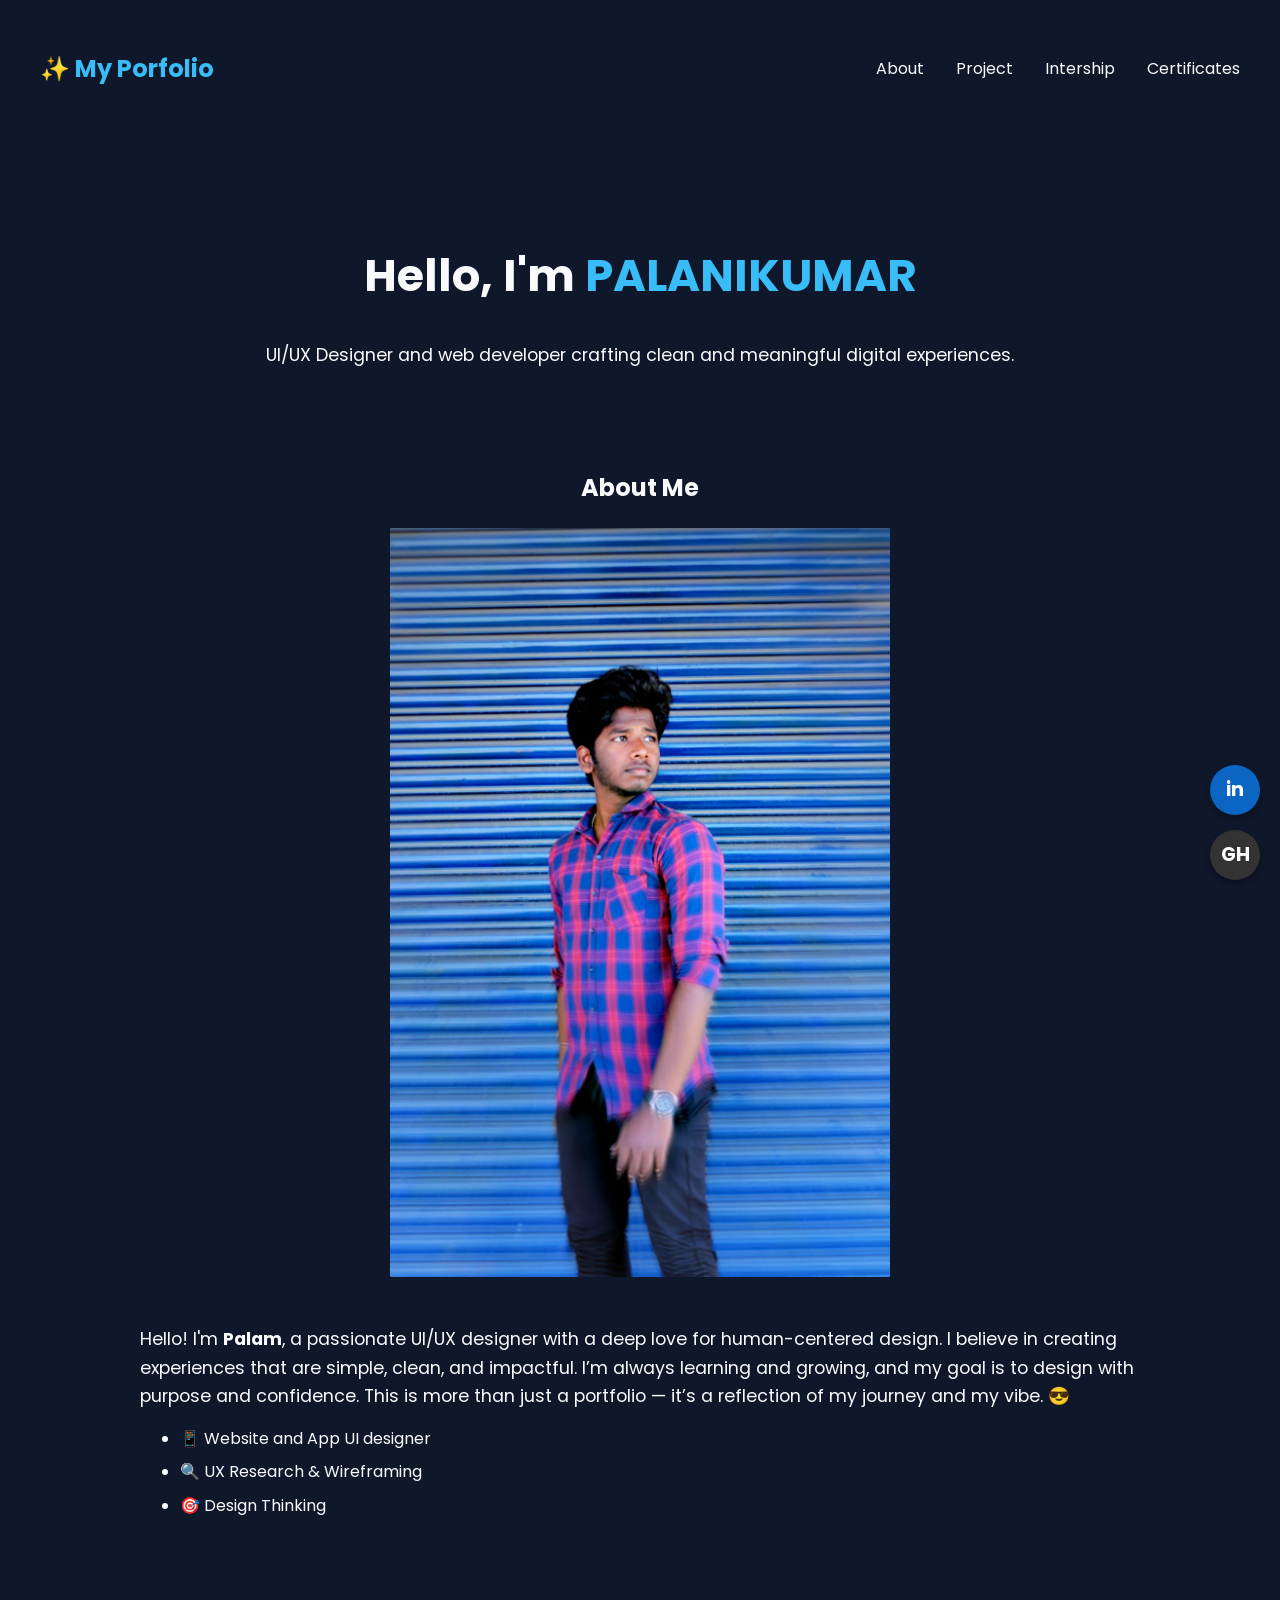
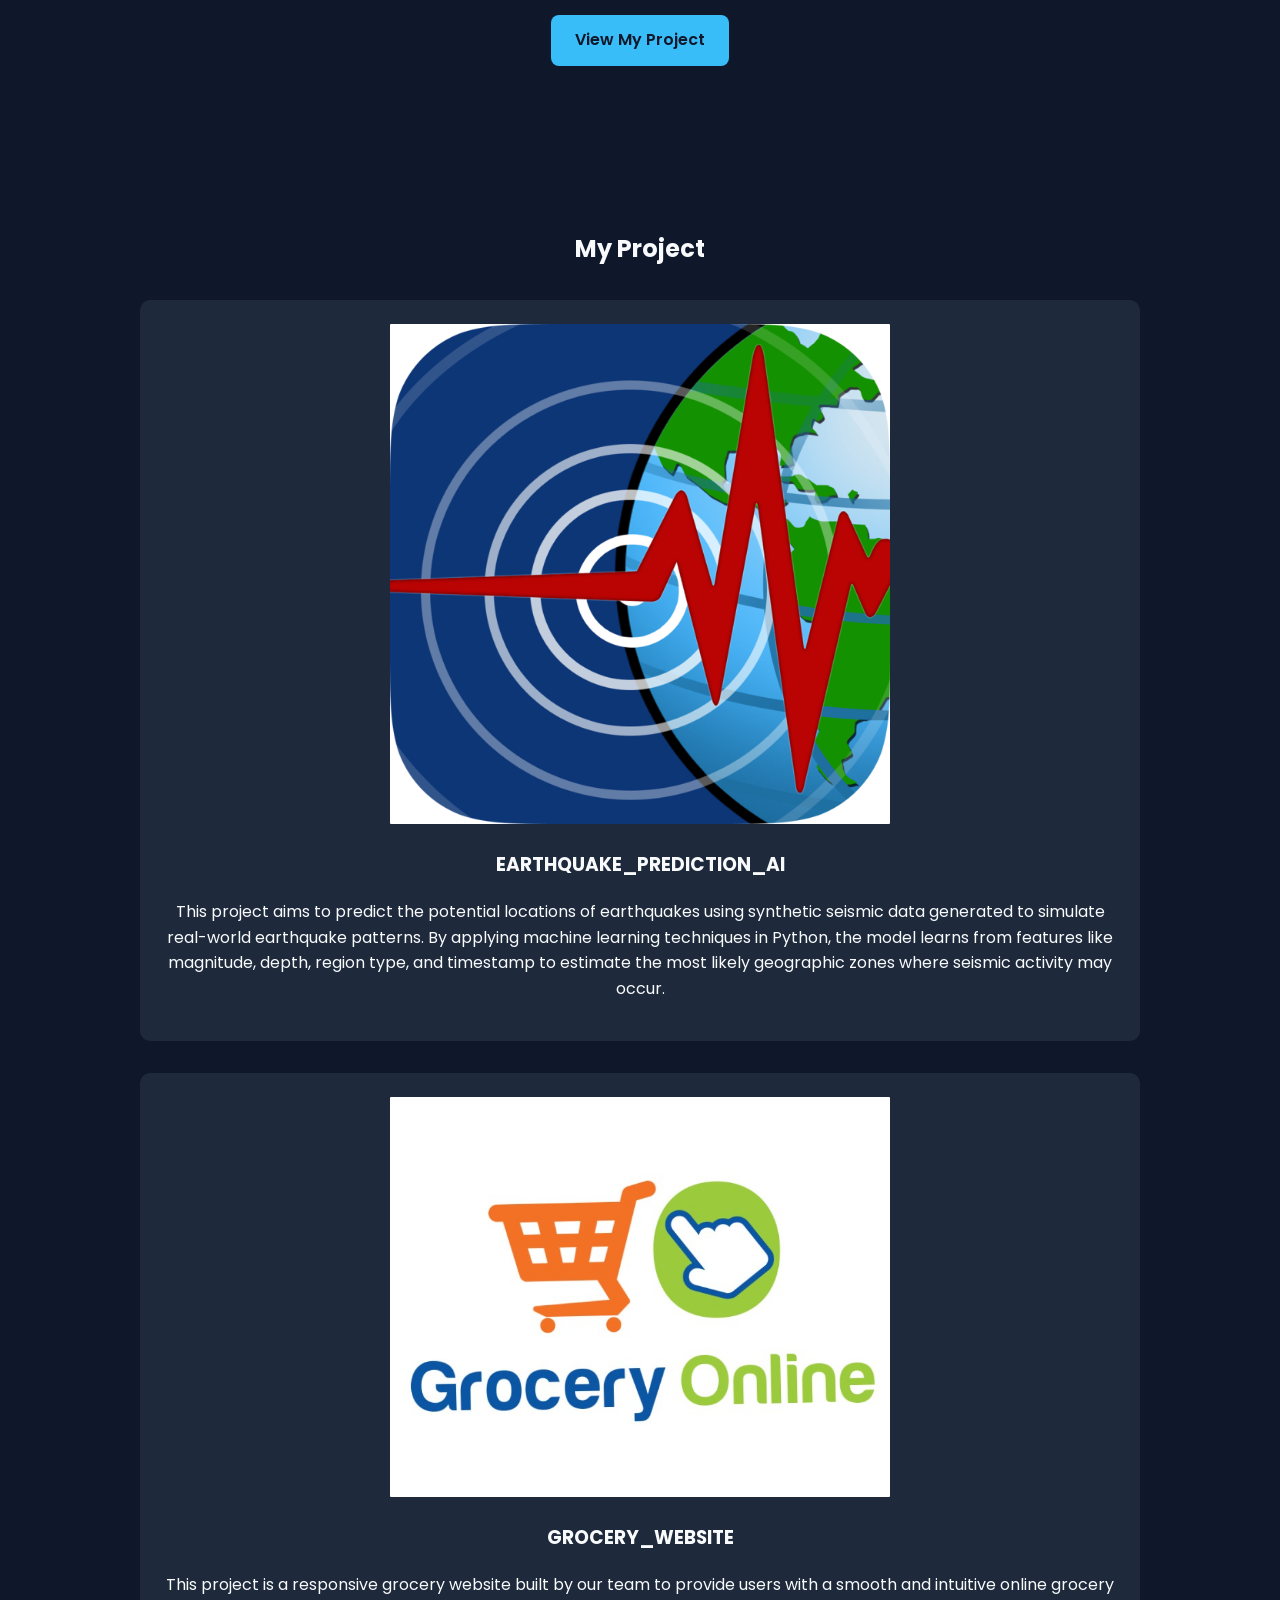
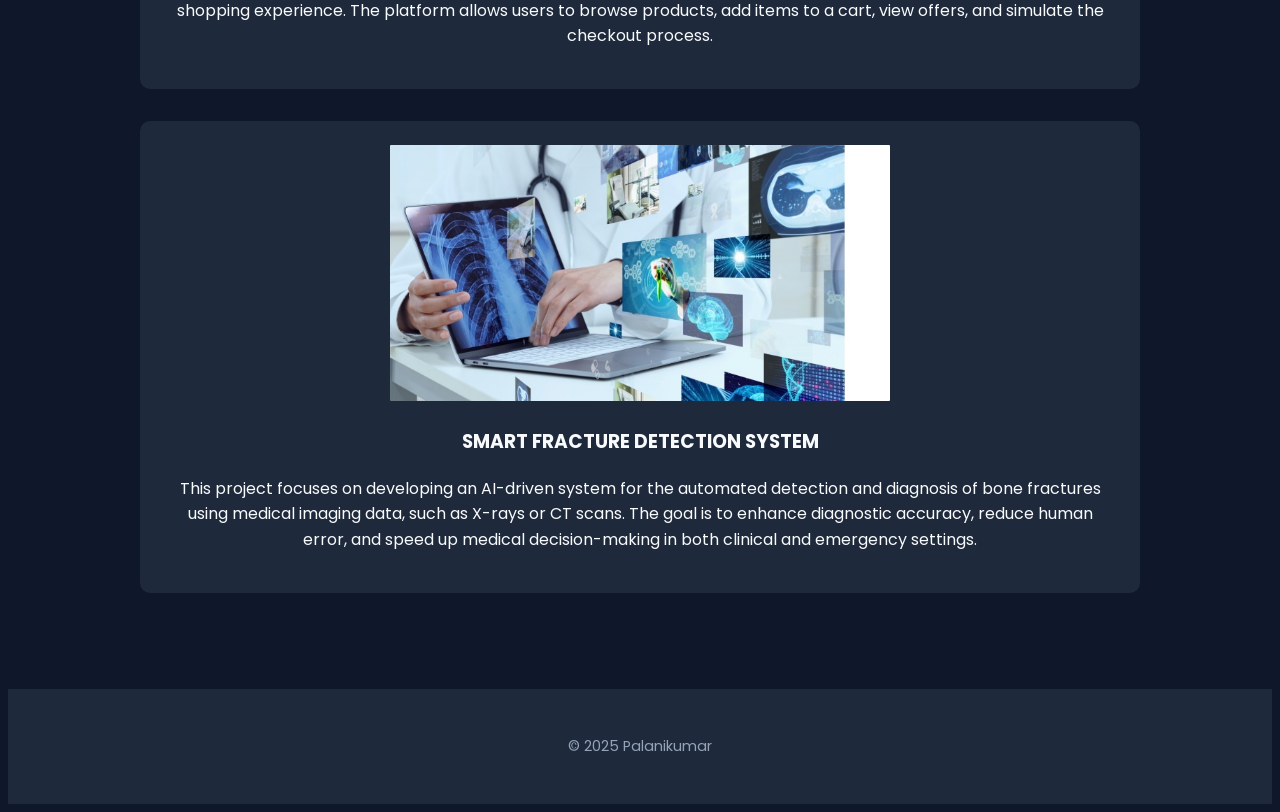
==== commit b08c193a: "Update index.html" ====
--- a/index.html
+++ b/index.html
@@ -12,16 +12,35 @@
     <nav>
      <div class="logo"> ✨ My Porfolio</div>
       <ul>
-        <li><a href="#Project">Project</a></li>
-        <li><a href="#about">About</a></li>
+       <li><a href="#about">About</a></li> 
+       <li><a href="#Project">Project</a></li>
         <li><a href="#internship">Intership</a></li>
        <li><a href="#certificates">Certificates</a></li>
       </ul>
     </nav>
     <div class="hero">
       <h1>Hello, I'm <span>PALANIKUMAR</span></h1>
-      <p>UI/UX Designer and web developer crafting clean and meaningful digital experiences.</p>
- <a href="#Project" class="btn">View My Project</a>
+      <p>UI/UX Designer and web developer crafting clean and meaningful digital experiences.</p> <section id="about">
+    <h2>About Me</h2>
+    <div class="about-content">
+    <img src="assets/mine.jpeg" alt="Palam's Profile Photo">
+      <div>
+        <p>Hello! I'm <strong>Palam</strong>, a passionate UI/UX designer with a deep love for human-centered design. I believe in creating experiences that are simple, clean, and impactful. I’m always learning and growing, and my goal is to design with purpose and confidence. This is more than just a portfolio — it’s a reflection of my journey and my vibe. 😎</p>
+        <ul>
+         
+          <li>📱 Website and App UI designer</li>
+          <li>🔍 UX Research & Wireframing</li>
+          <li>🎯 Design Thinking</li>
+        </ul>
+      </div>
+    </div>
+  </section>
+  <!-- 🌐 Floating Buttons -->
+  <div class="floating-buttons">
+    <a href="https://www.linkedin.com/in/palani-kumar-m-31a9a8324?utm_source=share&utm_campaign=share_via&utm_content=profile&utm_medium=android_app" target="_blank" class="float-btn linkedin">in</a>
+    <a href="https://github.com/vickypalani57" target="_blank" class="float-btn github">GH</a>
+  </div>
+      <a href="#Project" class="btn">View My Project</a>
     </div>
   </header>
 
@@ -46,27 +65,6 @@
     </div>
   </section>
 
-  <section id="about">
-    <h2>About Me</h2>
-    <div class="about-content">
-    <img src="assets/mine.jpeg" alt="Palam's Profile Photo">
-      <div>
-        <p>Hello! I'm <strong>Palam</strong>, a passionate UI/UX designer with a deep love for human-centered design. I believe in creating experiences that are simple, clean, and impactful. I’m always learning and growing, and my goal is to design with purpose and confidence. This is more than just a portfolio — it’s a reflection of my journey and my vibe. 😎</p>
-        <ul>
-         
-          <li>📱 Website and App UI designer</li>
-          <li>🔍 UX Research & Wireframing</li>
-          <li>🎯 Design Thinking</li>
-        </ul>
-      </div>
-    </div>
-  </section>
-  <!-- 🌐 Floating Buttons -->
-  <div class="floating-buttons">
-    <a href="https://www.linkedin.com/in/palani-kumar-m-31a9a8324?utm_source=share&utm_campaign=share_via&utm_content=profile&utm_medium=android_app" target="_blank" class="float-btn linkedin">in</a>
-    <a href="https://github.com/vickypalani57" target="_blank" class="float-btn github">GH</a>
-  </div>
-
   <footer>
     <p>© 2025 Palanikumar</p>
   </footer>
